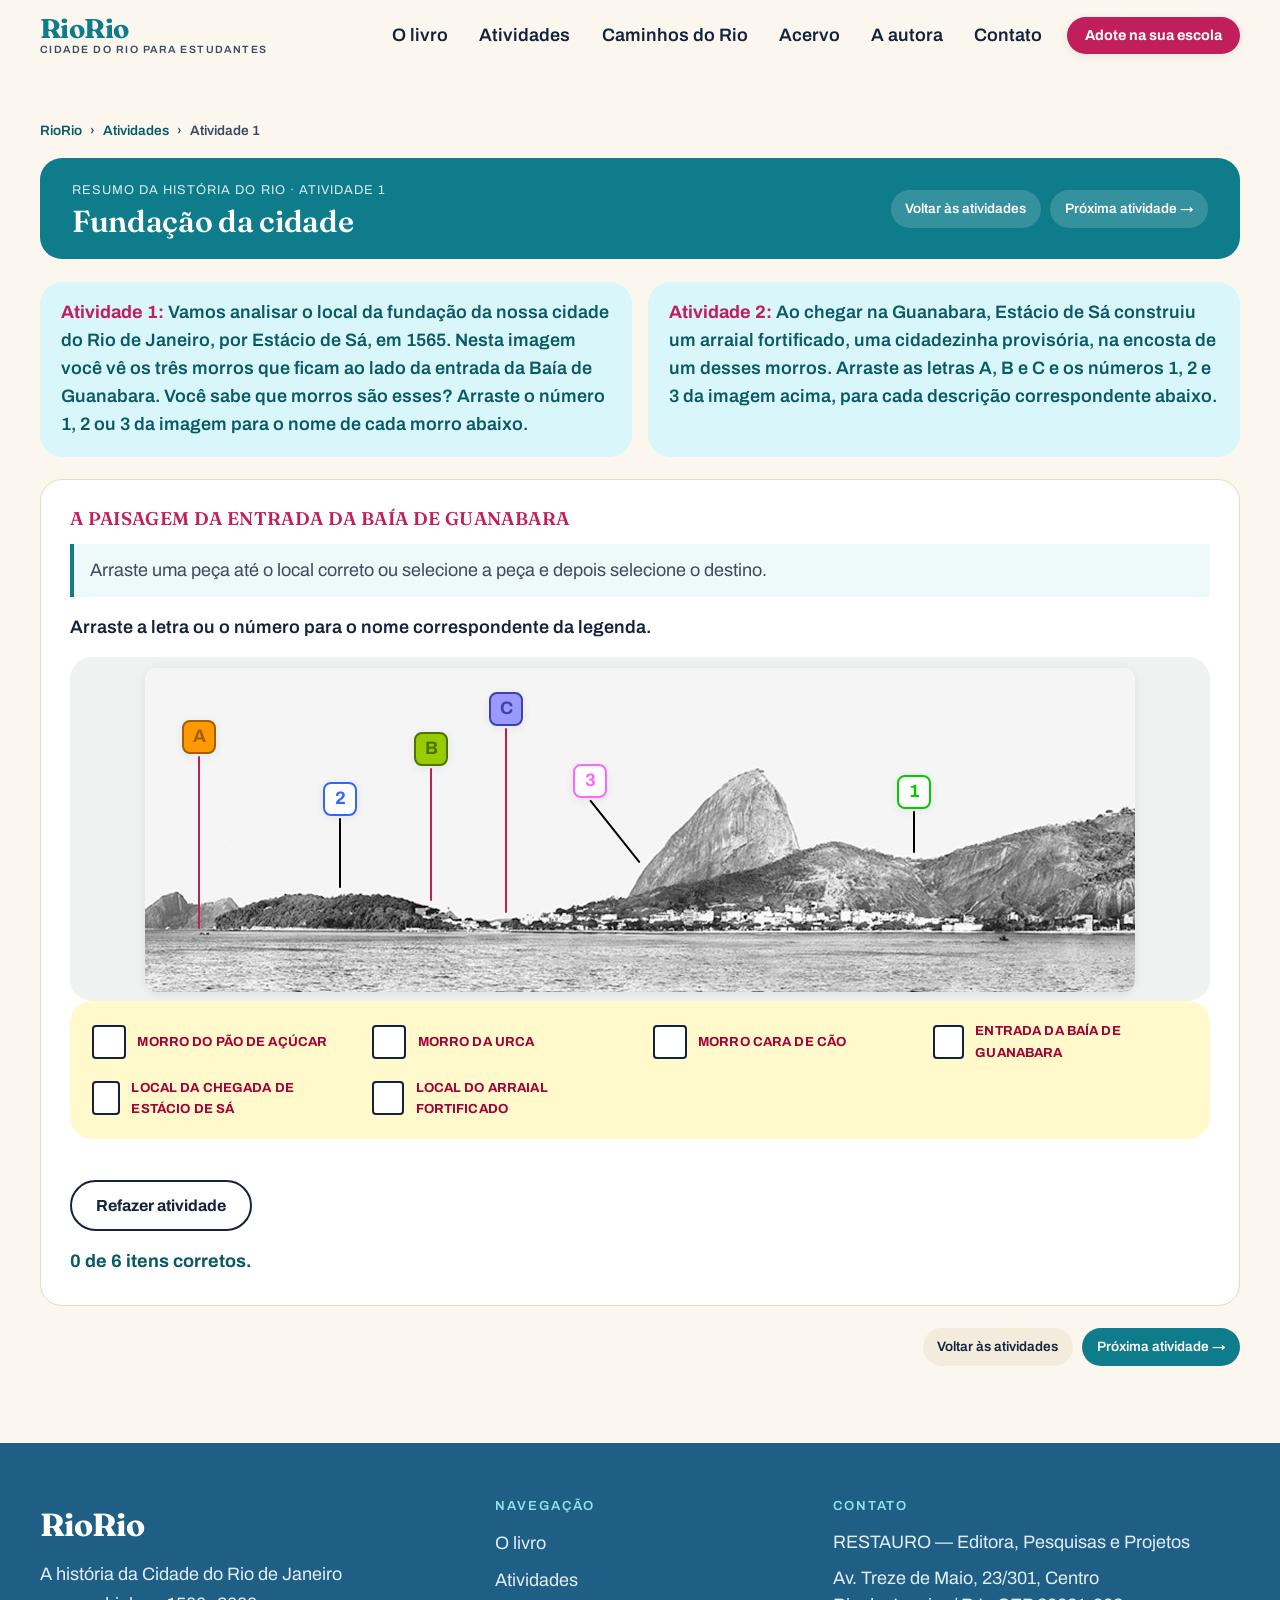
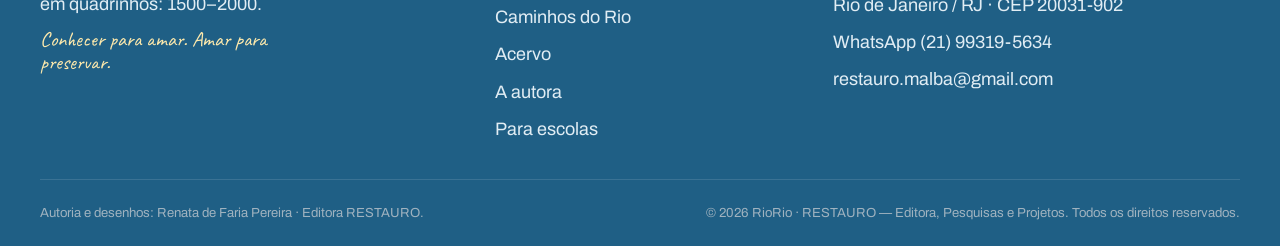
==== atividade-1.html @ 970bc676 "Títulos dos vídeos: 'Passeio cultural - escola', sem parênteses Co-Authored-By: Claude Sonnet 5.5 <n" ====
<!doctype html>
<html lang="pt-BR">
<head>
  <meta charset="utf-8" />
  <meta name="viewport" content="width=device-width, initial-scale=1" />
  <title>Atividade 1 — Fundação da cidade | RioRio</title>
  <meta name="description" content="Atividade interativa: arraste os números e letras para identificar os morros e locais da fundação do Rio de Janeiro." />
  <meta name="theme-color" content="#0E7C8B" />
  <link rel="icon" href="favicon.ico" sizes="any" />
  <link rel="icon" type="image/png" href="assets/images/favicon-32.png" sizes="32x32" />
  <link rel="apple-touch-icon" href="assets/images/favicon-180.png" />
  <script>document.documentElement.classList.add('js');</script>
  <link rel="preconnect" href="https://fonts.googleapis.com" />
  <link rel="preconnect" href="https://fonts.gstatic.com" crossorigin />
  <link rel="stylesheet" href="https://fonts.googleapis.com/css2?family=Fraunces:ital,opsz,wght@0,9..144,400;0,9..144,600;0,9..144,700;1,9..144,500&family=Archivo:wght@400;500;600;700&family=Caveat:wght@600;700&display=swap" />
  <link rel="stylesheet" href="assets/css/styles.css?v=21" />
  <link rel="stylesheet" href="assets/css/atividades.css?v=21" />
</head>
<body>
  <a class="skip-link" href="#conteudo">Pular para o conteúdo</a>

  <svg width="0" height="0" aria-hidden="true" focusable="false" style="position:absolute">
    <defs>
      <symbol id="ico-chevron" viewBox="0 0 24 24">
        <path fill="none" stroke="currentColor" stroke-width="2.4" stroke-linecap="round" stroke-linejoin="round" d="M9 4l8 8-8 8"/>
      </symbol>
    </defs>
  </svg>

  <header class="site-header" id="topo" data-header>
    <div class="wrap header__inner">
      <a class="brand" href="index.html" aria-label="RioRio — página inicial">
        <span class="brand__mark" aria-hidden="true">RioRio</span>
        <span class="brand__tag">Cidade do Rio para estudantes</span>
      </a>
      <nav class="nav" aria-label="Navegação principal">
        <button class="nav__toggle" aria-expanded="false" aria-controls="nav-menu" data-nav-toggle>
          <span class="nav__toggle-bars" aria-hidden="true"><span></span><span></span><span></span></span>
          <span class="nav__toggle-label">Menu</span>
        </button>
        <ul class="nav__menu" id="nav-menu" data-nav-menu>
          <li><a href="index.html#livro-imagem">O livro</a></li>
          <li><a href="index.html#atividades">Atividades</a></li>
          <li><a href="index.html#caminhos">Caminhos do Rio</a></li>
          <li><a href="index.html#acervo">Acervo</a></li>
          <li><a href="index.html#autora">A autora</a></li>
          <li><a href="index.html#contato">Contato</a></li>
          <li class="nav__cta-item"><a class="btn btn--pink btn--sm" href="index.html#escolas">Adote na sua escola</a></li>
        </ul>
      </nav>
    </div>
  </header>

  <main id="conteudo">
    <section class="ativ-main">
      <div class="wrap">
        <p class="ativ-crumbs">
          <a href="index.html">RioRio</a> ›
          <a href="index.html#atividades">Atividades</a> ›
          <span>Atividade 1</span>
        </p>

        <div class="ativ-hero">
          <div>
            <p class="ativ-hero__kicker">Resumo da história do Rio · Atividade 1</p>
            <h1 class="ativ-hero__title">Fundação da cidade</h1>
          </div>
          <nav class="ativ-nav" aria-label="Navegação entre atividades">
            <a href="index.html#atividades">Voltar às atividades</a>
            <a href="atividade-2.html">Próxima atividade →</a>
          </nav>
        </div>

        <div class="ativ-intro">
          <p><strong>Atividade 1:</strong> Vamos analisar o local da fundação da nossa cidade do Rio de Janeiro, por Estácio de Sá, em 1565. Nesta imagem você vê os três morros que ficam ao lado da entrada da Baía de Guanabara. Você sabe que morros são esses? Arraste o número 1, 2 ou 3 da imagem para o nome de cada morro abaixo.</p>
          <p><strong>Atividade 2:</strong> Ao chegar na Guanabara, Estácio de Sá construiu um arraial fortificado, uma cidadezinha provisória, na encosta de um desses morros. Arraste as letras A, B e C e os números 1, 2 e 3 da imagem acima, para cada descrição correspondente abaixo.</p>
        </div>

        <div class="ativ-panel" data-drag-activity>
          <h2>A paisagem da entrada da Baía de Guanabara</h2>
          <p class="ativ-instruction">Arraste a letra ou o número para o nome correspondente da legenda.</p>
          <div class="ativ-stage-scroll" data-fit>
            <div class="ativ-stage" data-fit-w="990" data-fit-h="325" style="width:990px;height:325px;background-image:url('assets/images/atividades/fundacao-da-cidade-do-rio-de-janeiro.jpg')">
              <span class="ativ-line" style="left:768px;top:144px;height:42px;background:#000"></span>
              <span class="ativ-line" style="left:194px;top:151px;height:70px;background:#000"></span>
              <span class="ativ-line" style="left:444px;top:133px;height:79.8px;background:#000;transform:rotate(-38.5deg)"></span>
              <span class="ativ-line" style="left:53px;top:89px;height:173px"></span>
              <span class="ativ-line" style="left:285px;top:101px;height:133px"></span>
              <span class="ativ-line" style="left:360px;top:61px;height:185px"></span>

              <div class="drag-item drag-item--num" data-drag="p1" data-clone style="left:752px;top:108px;color:#00cc00;border-color:#00cc00">1</div>
              <div class="drag-item drag-item--num" data-drag="p2" data-clone style="left:178px;top:115px;color:#3366ff;border-color:#3366ff">2</div>
              <div class="drag-item drag-item--num" data-drag="p3" data-clone style="left:428px;top:97px;color:#ff66ff;border-color:#ff66ff">3</div>
              <div class="drag-item drag-item--num" data-drag="pC" data-clone style="left:37px;top:53px;color:#a35f00;border-color:#a35f00;background:#ff9900">A</div>
              <div class="drag-item drag-item--num" data-drag="pD" data-clone style="left:269px;top:65px;color:#4f7300;border-color:#4f7300;background:#99cc00">B</div>
              <div class="drag-item drag-item--num" data-drag="pB" data-clone style="left:344px;top:25px;color:#4141a8;border-color:#4141a8;background:#9999ff">C</div>
            </div>
          </div>

          <div class="ativ-answers">
            <div class="ativ-answers__grid">
              <div class="ativ-answers__row"><span class="drop-zone drop-zone--answer" data-drop="p3" style="position:relative;width:34px;height:34px;"></span><span class="ativ-answers__label">Morro do Pão de Açúcar</span></div>
              <div class="ativ-answers__row"><span class="drop-zone drop-zone--answer" data-drop="p1" style="position:relative;width:34px;height:34px;"></span><span class="ativ-answers__label">Morro da Urca</span></div>
              <div class="ativ-answers__row"><span class="drop-zone drop-zone--answer" data-drop="p2" style="position:relative;width:34px;height:34px;"></span><span class="ativ-answers__label">Morro Cara de Cão</span></div>
              <div class="ativ-answers__row"><span class="drop-zone drop-zone--answer" data-drop="pC" style="position:relative;width:34px;height:34px;"></span><span class="ativ-answers__label">Entrada da Baía de Guanabara</span></div>
              <div class="ativ-answers__row"><span class="drop-zone drop-zone--answer" data-drop="pB" style="position:relative;width:34px;height:34px;"></span><span class="ativ-answers__label">Local da chegada de Estácio de Sá</span></div>
              <div class="ativ-answers__row"><span class="drop-zone drop-zone--answer" data-drop="pD" style="position:relative;width:34px;height:34px;"></span><span class="ativ-answers__label">Local do arraial fortificado</span></div>
            </div>
          </div>

          <p class="ativ-success" data-ativ-success>Muito bem! Você completou a atividade 1.</p>
          <div class="ativ-actions">
            <button class="btn btn--ghost" type="button" data-ativ-reset>Refazer atividade</button>
          </div>
        </div>

        <nav class="ativ-nav" aria-label="Navegação entre atividades" style="justify-content:flex-end;background:transparent;padding:0">
          <a href="index.html#atividades" style="background:var(--papel-2);color:var(--tinta)">Voltar às atividades</a>
          <a href="atividade-2.html" style="background:var(--ciano);color:#fff">Próxima atividade →</a>
        </nav>
      </div>
    </section>
  </main>

  <footer class="site-footer" role="contentinfo">
    <div class="wrap site-footer__inner">
      <div class="site-footer__brand">
        <span class="brand__mark brand__mark--footer">RioRio</span>
        <p>A história da Cidade do Rio de Janeiro em quadrinhos: 1500–2000.</p>
        <p class="handnote site-footer__motto">Conhecer para amar. Amar para preservar.</p>
      </div>
      <nav class="site-footer__nav" aria-label="Rodapé">
        <h2>Navegação</h2>
        <ul>
          <li><a href="index.html#livro-imagem">O livro</a></li>
          <li><a href="index.html#atividades">Atividades</a></li>
          <li><a href="index.html#caminhos">Caminhos do Rio</a></li>
          <li><a href="index.html#acervo">Acervo</a></li>
          <li><a href="index.html#autora">A autora</a></li>
          <li><a href="index.html#escolas">Para escolas</a></li>
        </ul>
      </nav>
      <div class="site-footer__contact">
        <h2>Contato</h2>
        <p>RESTAURO — Editora, Pesquisas e Projetos</p>
        <p>Av. Treze de Maio, 23/301, Centro<br>Rio de Janeiro / RJ · CEP 20031-902</p>
        <p><a href="https://wa.me/5521993195634" target="_blank" rel="noopener">WhatsApp (21) 99319-5634</a></p>
        <p><a href="mailto:restauro.malba@gmail.com">restauro.malba@gmail.com</a></p>
      </div>
    </div>
    <div class="wrap site-footer__base">
      <p>Autoria e desenhos: Renata de Faria Pereira · Editora RESTAURO.</p>
      <p>© <span data-year>2026</span> RioRio · RESTAURO — Editora, Pesquisas e Projetos. Todos os direitos reservados.</p>
    </div>
  </footer>

  <script src="assets/js/main.js?v=21" defer></script>
  <script src="assets/js/atividades.js?v=21" defer></script>
</body>
</html>
---- assets/css/styles.css ----
/* =================================================================
   RioRio — "Uma viagem desenhada pela história do Rio"
   Editorial digital experience · base HTML/CSS/JS (sem framework)
   -----------------------------------------------------------------
   Sumário
   0. Tokens (cores, tipografia, espaçamento)
   1. Reset & base
   2. Utilitários (wrap, kicker, section-head, handnote)
   3. Botões
   4. Header + navegação
   5. Hero
   6. Manifesto
   7. Book showcase
   8. Timeline
   9. Criu
   10. Caminhos + RouteCard
   11. Acervo + Lightbox
   12. Autora
   13. Escolas
   14. Encerramento
   15. Contato + formulário
   16. Footer
   17. Motion / reveal / reduced-motion
   ================================================================= */

/* ---------- 0. TOKENS ---------- */
:root{
  /* Neutros (≈65%) */
  --papel:      #FBF7EF;   /* fundo principal, branco quente */
  --papel-2:    #F3ECDD;   /* superfície alternativa */
  --branco:     #FFFFFF;
  --tinta:      #14233B;   /* texto principal — navy quase preto */
  --tinta-70:   #3c4a60;   /* texto secundário */
  --linha:      #E4DAC6;   /* bordas suaves */

  /* Institucionais (≈20%) */
  --ciano:      #0E7C8B;   /* cor institucional predominante */
  --ciano-esc:  #0A5A66;   /* ciano para texto/link (AA) */
  --ciano-cl:   #16A0B2;   /* ciano claro, só gráfico */
  --azul:       #2F6FD0;   /* azul médio, mais claro */

  /* Acentos (≈15%) */
  --amarelo:    #F6C744;   /* descoberta — fundos/realces (mais claro) */
  --amarelo-cl: #FDE9AC;
  --rosa:       #C11F5B;   /* chamadas / acentos */
  --verde:      #2F8F5B;
  --laranja:    #D9642A;

  /* superfícies escuras (Caminhos / Escolas) */
  --escuro:     #1F5F85;
  --escuro-2:   #2A6E96;

  --maxw: 1200px;
  --gap: clamp(1rem, 3vw, 2rem);
  --radius: 14px;
  --radius-lg: 22px;
  --shadow-sm: 0 2px 10px rgba(20,35,59,.08);
  --shadow-md: 0 14px 34px rgba(20,35,59,.14);
  --shadow-lg: 0 30px 70px rgba(20,35,59,.22);

  --ff-display: "Fraunces", "Georgia", "Times New Roman", serif;
  --ff-sans: "Archivo", system-ui, -apple-system, "Segoe UI", Roboto, sans-serif;
  --ff-hand: "Caveat", "Comic Sans MS", cursive;

  --ease: cubic-bezier(.22,.61,.36,1);
  --dur: .5s;
}

/* ---------- 1. RESET & BASE ---------- */
*,*::before,*::after{ box-sizing:border-box; }
html{ -webkit-text-size-adjust:100%; scroll-behavior:smooth; }
@media (prefers-reduced-motion: reduce){ html{ scroll-behavior:auto; } }

body{
  margin:0;
  font-family:var(--ff-sans);
  color:var(--tinta);
  background:var(--papel);
  line-height:1.62;
  font-size:clamp(1rem, .96rem + .25vw, 1.125rem);
  overflow-x:hidden;               /* trava overflow horizontal */
  -webkit-font-smoothing:antialiased;
  text-rendering:optimizeLegibility;
}
img{ max-width:100%; height:auto; display:block; }
a{ color:var(--ciano-esc); }
h1,h2,h3{ font-family:var(--ff-display); line-height:1.06; margin:0; font-weight:600; letter-spacing:-.01em; }
p{ margin:0 0 1em; }
:where(a,button,input,select,textarea):focus-visible{
  outline:3px solid var(--azul);
  outline-offset:3px;
  border-radius:6px;
}

.skip-link{
  position:fixed; left:50%; top:-80px; transform:translateX(-50%); white-space:nowrap;
  background:var(--tinta); color:#fff; padding:.7rem 1.2rem; border-radius:0 0 10px 10px;
  z-index:100; transition:top .2s;
}
.skip-link:focus{ top:0; }

/* ---------- 2. UTILITÁRIOS ---------- */
.wrap{ width:min(100% - 2.4rem, var(--maxw)); margin-inline:auto; }

.kicker{
  font-family:var(--ff-sans); font-weight:700; font-size:.78rem;
  letter-spacing:.16em; text-transform:uppercase; color:var(--ciano-esc);
  margin:0 0 .8rem; display:inline-flex; align-items:center; gap:.55rem;
}
.kicker::before{ content:""; width:26px; height:2px; background:var(--amarelo); border-radius:2px; }
.kicker--center{ justify-content:center; }
.kicker--center::before{ display:none; }
.kicker--light{ color:#8fe0ec; }
.kicker--light::before{ background:var(--amarelo); }

.section-head{ max-width:56ch; margin:0 auto clamp(2rem,5vw,3.4rem); text-align:center; }
.section-title{ font-size:clamp(1.9rem, 1.3rem + 2.6vw, 3.1rem); }
.section-title--light{ color:#fff; }
.section-sub{ color:var(--tinta-70); font-size:1.08rem; margin-top:.9rem; }
.section-sub--light{ color:#e1edf4; }

.lede{ font-size:1.12rem; }
.handnote{ font-family:var(--ff-hand); font-size:1.35rem; color:var(--rosa); line-height:1.1; }

section{ padding-block:clamp(3.5rem, 8vw, 6.5rem); position:relative; }

.mark-word{ position:relative; white-space:nowrap; color:var(--ciano); }
.mark-word__line{ position:absolute; left:0; bottom:-.18em; width:100%; height:.42em; color:var(--amarelo); }

/* ---------- 3. BOTÕES ---------- */
.btn{
  --bg:var(--ciano); --fg:#fff;
  display:inline-flex; align-items:center; justify-content:center; gap:.55rem;
  font-family:var(--ff-sans); font-weight:700; font-size:1rem; line-height:1;
  padding:.95rem 1.5rem; border-radius:999px; border:2px solid transparent;
  background:var(--bg); color:var(--fg); text-decoration:none; cursor:pointer;
  transition:transform .18s var(--ease), box-shadow .18s var(--ease), background .18s;
  box-shadow:var(--shadow-sm);
}
.btn:hover{ transform:translateY(-2px); box-shadow:var(--shadow-md); }
.btn:active{ transform:translateY(0); }
.btn__ico{ width:1.15em; height:1.15em; fill:currentColor; }
.btn--cyan{ --bg:var(--ciano); }
.btn--pink{ --bg:var(--rosa); }
.btn--yellow{ --bg:var(--amarelo); --fg:var(--tinta); }
.btn--ghost{ --bg:transparent; --fg:var(--tinta); border-color:var(--tinta); box-shadow:none; }
.btn--ghost:hover{ background:var(--tinta); --fg:#fff; }
.btn--ghost.btn--on-dark{ --fg:#fff; border-color:rgba(255,255,255,.6); }
.btn--ghost.btn--on-dark:hover{ background:#fff; --fg:var(--tinta); }
.btn--sm{ padding:.6rem 1rem; font-size:.9rem; }
.btn--lg{ padding:1.1rem 1.9rem; font-size:1.08rem; }
.btn--block{ width:100%; }
.btn-row{ display:flex; flex-wrap:wrap; gap:.8rem; margin-top:1.6rem; }

/* ---------- 4. HEADER ---------- */
.site-header{
  position:sticky; top:0; z-index:60;
  transition:box-shadow .3s, border-color .3s;
  background:transparent; border-bottom:1px solid transparent;
}
/* O vidro fica numa camada própria: backdrop-filter no próprio header prendia o menu
   mobile (position:fixed) à altura do cabeçalho e ele abria cortado, só com o 1º item. */
.site-header::before{
  content:""; position:absolute; inset:0; z-index:-1; pointer-events:none;
  background:transparent; transition:background .3s;
}
.site-header[data-solid]::before{
  background:rgba(251,247,239,.9);
  backdrop-filter:saturate(1.3) blur(10px);
}
.site-header[data-solid]{
  border-bottom-color:var(--linha);
  box-shadow:0 2px 20px rgba(20,35,59,.06);
}
.header__inner{ display:flex; align-items:center; justify-content:space-between; gap:1rem; padding-block:.8rem; }
.brand{ display:flex; flex-direction:column; text-decoration:none; line-height:1; }
.brand__mark{
  font-family:var(--ff-display); font-weight:700; font-size:1.7rem; color:var(--ciano);
  letter-spacing:-.02em;
}
.brand__tag{ font-size:.66rem; letter-spacing:.14em; text-transform:uppercase; color:var(--tinta-70); font-weight:600; margin-top:2px; }

.nav__toggle{ display:none; }
.nav__menu{ list-style:none; margin:0; padding:0; display:flex; align-items:center; gap:.35rem; }
.nav__menu a:not(.btn){
  display:inline-block; text-decoration:none; color:var(--tinta); font-weight:600;
  padding:.5rem .8rem; border-radius:999px; position:relative; transition:color .2s, background .2s;
}
.nav__menu a:not(.btn)::after{
  content:""; position:absolute; left:.8rem; right:.8rem; bottom:.35rem; height:2px;
  background:var(--amarelo); border-radius:2px; transform:scaleX(0); transform-origin:left;
  transition:transform .22s var(--ease);
}
.nav__menu a:not(.btn):hover::after,
.nav__menu a[aria-current="true"]::after{ transform:scaleX(1); }
.nav__menu a[aria-current="true"]{ color:var(--ciano-esc); }
.nav__cta-item{ margin-left:.4rem; }

/* ---------- 5. HERO ---------- */
.hero{ padding-top:clamp(2rem,5vw,3.5rem); padding-bottom:clamp(2.5rem,6vw,4rem); overflow:hidden; }
.hero__paper{
  position:absolute; inset:0; z-index:-2;
  background:
    radial-gradient(120% 80% at 85% 0%, rgba(22,160,178,.10), transparent 60%),
    radial-gradient(90% 70% at 5% 100%, rgba(242,183,5,.12), transparent 55%),
    var(--papel);
}
.hero__lines{ position:absolute; inset:0; width:100%; height:100%; z-index:-1; pointer-events:none; }
.hero__inner{
  display:grid; grid-template-columns:1.05fr .95fr; align-items:center; gap:clamp(1.5rem,4vw,3.5rem);
  min-height:clamp(30rem,70vh,44rem);
}
.seal{
  display:inline-flex; align-items:center; gap:.5rem;
  background:var(--branco); border:1px solid var(--linha); box-shadow:var(--shadow-sm);
  padding:.5rem .95rem; border-radius:999px;
  font-weight:700; font-size:.8rem; letter-spacing:.04em; color:var(--tinta);
  transform:rotate(-1.5deg);
}
.seal__star{ width:1.1em; height:1.1em; color:var(--amarelo); }
.hero__title{
  font-size:clamp(2.5rem, 1.4rem + 5vw, 4.9rem); margin:1.1rem 0 0; font-weight:400;
}
.hero__lead{ font-size:clamp(1.05rem,1rem + .5vw,1.3rem); color:var(--tinta-70); max-width:34ch; margin-top:1.2rem; }
.hero__actions{ margin-top:1.7rem; display:flex; flex-wrap:wrap; gap:.9rem; }
.hero__note{ margin-top:1.2rem; font-size:.92rem; color:var(--tinta-70); }

.hero__art{ position:relative; display:grid; place-items:center; min-height:24rem; }
.book{ position:relative; margin:0; width:min(78%, 22rem); }
.book__cover{
  width:100%; border-radius:6px 10px 10px 6px;
  box-shadow:
    -14px 0 0 -6px rgba(0,0,0,.10),           /* páginas laterais */
    var(--shadow-lg);
  border-left:3px solid rgba(0,0,0,.12);
  transform:perspective(1400px) rotateY(-13deg) rotateX(3deg);
  transform-origin:left center;
}
.book__floor{
  position:absolute; left:6%; right:-4%; bottom:-7%; height:32px; z-index:-1;
  background:radial-gradient(60% 100% at 50% 0%, rgba(20,35,59,.28), transparent 70%);
  filter:blur(6px);
}
.criu--hero{
  position:absolute; right:-6%; bottom:2%; margin:0; width:clamp(6rem,14vw,9.5rem); z-index:3;
}
.criu--hero img{ filter:drop-shadow(0 10px 16px rgba(20,35,59,.22)); }
.speech{
  position:absolute; top:-2.4rem; left:-3rem; background:var(--branco);
  border:2px solid var(--tinta); border-radius:14px; padding:.5rem .8rem;
  font-family:var(--ff-hand); font-size:1.15rem; color:var(--tinta); font-weight:700;
  white-space:nowrap; box-shadow:var(--shadow-sm); transform:rotate(-3deg);
}
.speech::after{
  content:""; position:absolute; bottom:-11px; right:22px; width:16px; height:16px;
  background:var(--branco); border-right:2px solid var(--tinta); border-bottom:2px solid var(--tinta);
  transform:rotate(45deg);
}
.hero__scroll{
  display:inline-flex; align-items:center; gap:.5rem; margin-top:2rem;
  color:var(--tinta-70); text-decoration:none; font-size:.82rem; letter-spacing:.12em; text-transform:uppercase; font-weight:700;
}
.hero__scroll-ico{ width:1.2rem; height:1.2rem; animation:bob 1.8s var(--ease) infinite; }
@keyframes bob{ 0%,100%{ transform:translateY(0);} 50%{ transform:translateY(4px);} }

/* ---------- 6. MANIFESTO ---------- */
.manifesto{ background:var(--tinta); color:#fff; text-align:center; }
.manifesto .kicker{ color:#8fe0ec; }
.manifesto__inner{ max-width:60ch; margin-inline:auto; }
.manifesto__quote{
  font-size:clamp(2rem, 1.2rem + 4vw, 3.9rem); font-weight:600; color:#fff; line-height:1.08;
}
.manifesto__quote span{ display:block; }
.manifesto__quote-em{ font-style:italic; color:var(--amarelo); }
.manifesto__text{ margin-top:1.6rem; color:#cdd9e4; font-size:1.15rem; }
.manifesto__text strong{ color:#fff; }

/* ---------- 7. BOOK SHOWCASE ---------- */
.book-showcase{ background:#FBEAF0; }
.book-showcase__grid{ display:grid; grid-template-columns:1fr 1fr; gap:clamp(2rem,5vw,4rem); align-items:center; }
.collage{ position:relative; margin:0; padding-block:1rem; }
.collage__main{
  width:78%; border-radius:8px; box-shadow:var(--shadow-md); border:6px solid #fff;
  transform:rotate(-2deg); background:#fff;
}
.collage__pin{
  position:absolute; width:52%; border-radius:6px; border:5px solid #fff; box-shadow:var(--shadow-md); background:#fff;
}
.collage__pin--a{ right:0; top:12%; transform:rotate(4deg); }
.collage__pin--b{ right:6%; bottom:6%; transform:rotate(-5deg); }
.collage__note{ position:absolute; left:2%; bottom:-.5rem; transform:rotate(-4deg); }

.stats{ list-style:none; margin:0 0 1.6rem; padding:0; display:flex; flex-wrap:wrap; gap:1.6rem 2rem; }
.stat{ display:flex; flex-direction:column; }
.stat__num{ font-family:var(--ff-display); font-weight:700; font-size:clamp(2rem,1.4rem + 2vw,2.8rem); color:var(--ciano); line-height:1; }
.stat__sep{ color:var(--amarelo); padding-inline:.1em; }
.stat__label{ font-size:.85rem; color:var(--tinta-70); font-weight:600; max-width:16ch; margin-top:.35rem; }

.ticks{ list-style:none; margin:1.3rem 0 0; padding:0; display:grid; gap:.7rem; }
.ticks li{ position:relative; padding-left:1.9rem; color:var(--tinta-70); }
.ticks li::before{
  content:""; position:absolute; left:0; top:.35em; width:1.15rem; height:1.15rem;
  background:var(--amarelo); border-radius:50%;
  box-shadow:inset 0 0 0 2px var(--papel);
}
.ticks li::after{
  content:""; position:absolute; left:.34rem; top:.62em; width:.42rem; height:.24rem;
  border-left:2px solid var(--tinta); border-bottom:2px solid var(--tinta); transform:rotate(-45deg);
}

/* ---------- 8. TIMELINE ---------- */
.timeline{ background:linear-gradient(180deg, var(--papel), var(--papel-2)); }
.tl{ list-style:none; margin:0; padding:0; position:relative; max-width:960px; margin-inline:auto; }
.tl__line{
  position:absolute; left:calc(1.4rem - 1px); top:0; bottom:0; width:3px; background:var(--linha); border-radius:3px;
}
.tl__progress{ position:absolute; inset:0 0 auto 0; width:100%; height:0; background:var(--ciano); border-radius:3px; transition:height .1s linear; }
.tl__item{ position:relative; padding-left:4.2rem; padding-block:clamp(1rem,3vw,1.6rem); }
.tl__dot{
  position:absolute; left:0; top:clamp(1rem,3vw,1.6rem); width:2.8rem; height:2.8rem; border-radius:50%;
  background:#fff; border:3px solid var(--ciano); color:var(--ciano-esc); display:grid; place-items:center;
  font-family:var(--ff-display); font-weight:700; font-size:1.15rem; box-shadow:var(--shadow-sm); z-index:1;
}
.tl__card{
  display:grid; grid-template-columns:150px 1fr; gap:1.4rem; align-items:center;
  background:#fff; border:1px solid var(--linha); border-radius:var(--radius-lg);
  padding:1rem 1.4rem 1rem 1rem; box-shadow:var(--shadow-sm); transition:box-shadow .2s, transform .2s;
}
.tl__card:hover{ box-shadow:var(--shadow-md); }
.tl__fig{ margin:0; }
.tl__fig img{ width:100%; aspect-ratio:3/4; object-fit:cover; border-radius:12px; background:var(--papel-2); box-shadow:var(--shadow-sm); }
.tl__years{ font-weight:700; color:var(--rosa); letter-spacing:.04em; margin:0 0 .2rem; font-size:.92rem; }
.tl__name{ font-size:1.35rem; margin:0 0 .5rem; }
.tl__text p:last-child{ margin:0; color:var(--tinta-70); }

/* ---------- 9. CRIU ---------- */
.criu-intro{ background:var(--papel-2); }
.criu-intro__inner{ display:grid; grid-template-columns:.85fr 1.15fr; gap:clamp(2rem,5vw,4rem); align-items:center; }
.criu-intro__art{ position:relative; display:grid; place-items:center; }
.criu-intro__frame{
  background:#fff; border:1px solid var(--linha); border-radius:50%/48%; padding:2rem; box-shadow:var(--shadow-md);
  width:min(80%,22rem); aspect-ratio:1; display:grid; place-items:center;
  background-image:radial-gradient(circle at 50% 40%, rgba(22,160,178,.10), transparent 60%);
}
.criu-intro__frame img{ width:80%; filter:drop-shadow(0 10px 14px rgba(20,35,59,.18)); }
.criu-intro__scribble{ position:absolute; width:5rem; height:5rem; right:8%; top:2%; }
.quotes{ list-style:none; margin:1.6rem 0 0; padding:0; display:grid; gap:.9rem; }
.quotes__item{
  font-family:var(--ff-display); font-style:italic; font-size:1.2rem; color:var(--tinta);
  padding:.7rem 0 .7rem 1.3rem; border-left:4px solid var(--amarelo);
}

/* ---------- 10. CAMINHOS ---------- */
.caminhos{ background:var(--escuro); color:#fff; }
.caminhos__offer{
  display:flex; flex-wrap:wrap; justify-content:center; gap:.6rem; margin:-1rem auto clamp(2rem,4vw,3rem); max-width:62rem;
}
.caminhos__offer span{
  background:var(--escuro-2); border:1px solid rgba(255,255,255,.14); color:#dce8ef;
  padding:.5rem 1rem; border-radius:999px; font-weight:600; font-size:.9rem;
}
.routes{ list-style:none; margin:0; padding:0; display:grid; grid-template-columns:repeat(auto-fill,minmax(255px,1fr)); gap:1.1rem; }
.route{ --rc:var(--ciano); }
.route__link{
  display:flex; flex-direction:column; height:100%; text-decoration:none; color:#fff;
  background:var(--escuro-2); border:1px solid rgba(255,255,255,.1); border-radius:var(--radius);
  overflow:hidden; transition:transform .2s var(--ease), box-shadow .2s, border-color .2s;
}
.route__link:hover{ transform:translateY(-4px); box-shadow:var(--shadow-lg); border-color:var(--rc); }
.route__img{ position:relative; display:block; aspect-ratio:16/10; overflow:hidden; background:#1b4f70; }
.route__img img{ width:100%; height:100%; object-fit:cover; transition:transform .4s var(--ease); }
.route__link:hover .route__img img{ transform:scale(1.05); }
.route__flag{
  position:absolute; left:.7rem; top:.7rem; background:var(--amarelo); color:var(--tinta);
  font-weight:700; font-size:.72rem; letter-spacing:.02em; padding:.3rem .6rem; border-radius:6px; box-shadow:var(--shadow-sm);
}
.route--off .route__img img{ filter:grayscale(.55) brightness(.85); }
.route__body{ display:flex; flex-direction:column; gap:.3rem; padding:1rem 1.1rem 1.2rem; position:relative; }
.route__body::before{ content:""; position:absolute; left:0; top:0; width:100%; height:4px; background:var(--rc); }
.route__n{ font-family:var(--ff-display); font-weight:700; color:var(--rc); font-size:.95rem; filter:brightness(1.5); }
.route__name{ font-family:var(--ff-display); font-weight:600; font-size:1.15rem; line-height:1.15; }
.route__desc{ color:#e1edf4; font-size:.9rem; }

.caminhos__cta{
  margin-top:clamp(2rem,5vw,3.4rem); display:grid; grid-template-columns:auto 1fr; gap:clamp(1.5rem,4vw,3rem); align-items:center;
  background:var(--escuro-2); border:1px solid rgba(255,255,255,.12); border-radius:var(--radius-lg); padding:clamp(1.4rem,3vw,2.4rem);
}
.caderno{ margin:0; position:relative; width:clamp(9rem,20vw,12rem); }
.caderno img{ border-radius:8px; box-shadow:var(--shadow-lg); transform:rotate(-3deg); border:5px solid #fff; }
.caderno figcaption{ position:absolute; bottom:-1.4rem; left:0; transform:rotate(-3deg); color:var(--amarelo-cl); }
.caminhos__cta-text h3{ font-size:clamp(1.4rem,1.1rem+1.4vw,2rem); color:#fff; margin-bottom:.5rem; }
.caminhos__cta-text p{ color:#e1edf4; max-width:46ch; }

/* ---------- 10b. ATIVIDADES ---------- */
.activities{ background:var(--papel); }
.atv-redirect{
  display:flex; flex-wrap:wrap; gap:1.2rem 1.6rem; align-items:center; justify-content:space-between;
  background:var(--ciano); color:#fff; border-radius:var(--radius-lg);
  padding:clamp(1.2rem,3vw,1.8rem) clamp(1.4rem,3vw,2rem); margin-bottom:clamp(1.6rem,3vw,2.4rem);
}
.atv-redirect__kicker{ margin:0 0 .3rem; font-weight:700; text-transform:uppercase; letter-spacing:.06em; font-size:.85rem; color:var(--amarelo-cl); }
.atv-redirect__text{ margin:0; max-width:52ch; color:#eaf6f8; }
.atv-redirect .btn{ flex:0 0 auto; white-space:nowrap; }
.atv-card{
  display:grid; grid-template-columns:1fr 1.15fr; gap:clamp(1.5rem,4vw,3rem); align-items:center;
  background:#fff; border:1px solid var(--linha); border-radius:var(--radius-lg);
  padding:clamp(1.4rem,3vw,2.4rem); box-shadow:var(--shadow-sm); margin-bottom:clamp(2rem,4vw,3rem);
}
.atv-card__title{ font-size:clamp(1.5rem,1.2rem+1.4vw,2.1rem); margin:.2rem 0 .6rem; }
.atv-card__intro p{ color:var(--tinta-70); margin:0; }

.quiz{ margin:0; }
.quiz__scene{ position:relative; margin:0 0 1.2rem; border-radius:12px; overflow:hidden; box-shadow:var(--shadow-sm); container-type:inline-size; --m:clamp(20px,4.4cqw,32px); }
.quiz__scene img{ width:100%; display:block; }
.quiz__marker{
  position:absolute; transform:translate(-50%,-50%); width:var(--m,2rem); height:var(--m,2rem); border-radius:50%;
  display:grid; place-items:center; background:var(--amarelo); color:var(--tinta);
  font-family:var(--ff-display); font-weight:700; font-size:clamp(.72rem,calc(var(--m,2rem) * .5),1rem);
  border:2px solid var(--tinta); box-shadow:var(--shadow-sm);
}
.quiz__rows{ list-style:none; margin:0 0 1.2rem; padding:0; display:grid; gap:.6rem; }
.quiz__row{
  display:flex; align-items:center; justify-content:space-between; gap:1rem;
  background:var(--papel); border:2px solid var(--linha); border-radius:10px; padding:.6rem .9rem;
  transition:border-color .2s, background .2s;
}
.quiz__row label{ font-weight:600; }
.quiz__pick{ display:inline-flex; align-items:center; gap:.7rem; }
.quiz__pick select{
  font-family:inherit; font-size:1rem; font-weight:700; color:var(--tinta);
  border:2px solid var(--linha); border-radius:8px; padding:.4rem .6rem; background:#fff;
}
.quiz__feedback{ font-weight:700; font-size:.85rem; min-width:6.5em; }
.quiz__row[data-state="ok"]{ border-color:var(--verde); background:#eef7f1; }
.quiz__row[data-state="ok"] .quiz__feedback{ color:var(--verde); }
.quiz__row[data-state="no"]{ border-color:var(--rosa); background:#fbeef2; }
.quiz__row[data-state="no"] .quiz__feedback{ color:var(--rosa); }
.quiz__actions{ display:flex; flex-wrap:wrap; align-items:center; gap:.8rem; }
.quiz__status{ margin:0; font-weight:600; flex:1 1 12rem; min-height:1.2em; }

.atv-series{
  background:var(--papel-2); border:1px solid var(--linha); border-radius:var(--radius-lg);
  padding:clamp(1.4rem,3vw,2rem); margin-bottom:clamp(2rem,4vw,3rem);
}
.atv-series__title{ font-size:1.4rem; margin:0 0 1rem; }
.atv-series__list{ list-style:none; margin:0 0 1rem; padding:0; display:grid; grid-template-columns:repeat(auto-fit,minmax(220px,1fr)); gap:.7rem; }
.atv-series__link{
  display:flex; align-items:center; gap:.7rem; background:#fff; border:1px solid var(--linha); border-radius:10px;
  padding:.7rem .9rem; font-weight:600; color:var(--tinta); text-decoration:none; transition:border-color .2s, transform .2s;
}
.atv-series__link:hover{ border-color:var(--ciano); transform:translateY(-2px); }
.atv-series__n{
  flex:0 0 auto; width:1.9rem; height:1.9rem; border-radius:50%; display:grid; place-items:center;
  background:var(--ciano); color:#fff; font-family:var(--ff-display); font-weight:700;
}
.atv-series__note{ margin:0; color:var(--tinta-70); }

.atv-hist__title{ font-size:1.4rem; margin:0 0 .3rem; }
.atv-hist__sub{ color:var(--tinta-70); margin:0 0 1.2rem; }
.hist{ list-style:none; margin:0; padding:0; display:grid; grid-template-columns:repeat(auto-fit,minmax(230px,1fr)); gap:1rem; }
.hist__item{ margin:0; }
.hist .gallery__link{ transform:none; display:block; }
.hist .gallery__link:hover{ transform:translateY(-3px); }
.hist__cap{
  position:absolute; left:.5rem; right:.5rem; bottom:.5rem; background:rgba(20,35,59,.86); color:#fff;
  font-size:.78rem; padding:.35rem .55rem; border-radius:6px; opacity:0; transform:translateY(6px);
  transition:opacity .2s, transform .2s;
}
.hist .gallery__link:hover .hist__cap, .hist .gallery__link:focus-visible .hist__cap{ opacity:1; transform:none; }
.hist__cap strong{ color:var(--amarelo-cl); }

.atv-cta{
  margin-top:clamp(2rem,4vw,3rem); text-align:center; display:grid; gap:1rem; justify-items:center;
}
.atv-cta p{ margin:0; font-size:1.1rem; color:var(--tinta-70); max-width:44ch; }

/* ---------- 11. ACERVO + LIGHTBOX ---------- */
.archive{ background:var(--papel); }
.gallery{
  list-style:none; margin:0; padding:0;
  columns: 4 220px; column-gap:1rem;
}
.gallery__item{ break-inside:avoid; margin-bottom:1rem; }
.gallery__link{
  position:relative; display:block; border-radius:12px; overflow:hidden; background:#fff;
  border:6px solid #fff; box-shadow:var(--shadow-sm); text-decoration:none; cursor:zoom-in;
  transition:transform .2s var(--ease), box-shadow .2s; transform:rotate(var(--rot,0deg));
}
.gallery__item:nth-child(3n) .gallery__link{ --rot:-1.4deg; }
.gallery__item:nth-child(3n+1) .gallery__link{ --rot:1.2deg; }
.gallery__link:hover{ transform:rotate(0) translateY(-3px); box-shadow:var(--shadow-md); }
.gallery__link img{ width:100%; border-radius:6px; }
.gallery__tag{
  position:absolute; left:.5rem; bottom:.5rem; background:rgba(20,35,59,.86); color:#fff;
  font-size:.72rem; font-weight:700; letter-spacing:.02em; padding:.28rem .55rem; border-radius:6px;
  opacity:0; transform:translateY(6px); transition:opacity .2s, transform .2s;
}
.gallery__link:hover .gallery__tag, .gallery__link:focus-visible .gallery__tag{ opacity:1; transform:none; }

.lightbox{ position:fixed; inset:0; z-index:120; display:grid; place-items:center; padding:clamp(1rem,4vw,2.5rem); }
.lightbox[hidden]{ display:none; }
.lightbox__backdrop{ position:absolute; inset:0; background:rgba(9,18,30,.86); backdrop-filter:blur(3px); animation:fade .25s var(--ease); }
.lightbox__dialog{ position:relative; max-width:min(92vw,900px); max-height:88vh; display:grid; animation:pop .28s var(--ease); }
.lightbox__fig{ margin:0; display:grid; gap:.8rem; }
.lightbox__img{ max-width:100%; max-height:74vh; object-fit:contain; border-radius:10px; background:#fff; box-shadow:var(--shadow-lg); justify-self:center; }
.lightbox__cap{ text-align:center; color:#e7eef3; font-size:.95rem; }
.lightbox__btn{
  position:absolute; display:grid; place-items:center; width:3rem; height:3rem; border-radius:50%;
  border:none; background:rgba(255,255,255,.14); color:#fff; cursor:pointer; transition:background .2s, transform .2s;
}
.lightbox__btn:hover{ background:rgba(255,255,255,.28); }
.lightbox__btn svg{ width:1.4rem; height:1.4rem; }
.lightbox__close{ top:-1rem; right:-1rem; background:var(--rosa); }
.lightbox__nav{ top:50%; transform:translateY(-50%); }
.lightbox__prev{ left:-1.4rem; }
.lightbox__next{ right:-1.4rem; }
@keyframes fade{ from{ opacity:0; } }
@keyframes pop{ from{ opacity:0; transform:scale(.96); } }

/* ---------- 11b. LINKOUT — projeto irmão ---------- */
.linkout{ background:var(--papel); }
.linkout__inner{
  max-width:60ch; margin-inline:auto; text-align:center;
  display:grid; justify-items:center; gap:1rem;
  padding:clamp(1.6rem,3vw,2.4rem); border-radius:var(--radius-lg);
  border:2px dashed var(--ciano-cl); background:#fff; box-shadow:var(--shadow-sm);
}
.linkout .lede{ margin:0; }
.linkout .btn-row{ justify-content:center; margin-top:.3rem; }

/* ---------- 12. AUTORA ---------- */
.author{ background:var(--papel-2); }
.author__inner{ display:grid; grid-template-columns:.9fr 1.1fr; gap:clamp(2rem,5vw,4rem); align-items:center; }
.portrait{ margin:0; position:relative; }
.portrait img{ width:100%; border-radius:var(--radius-lg); border:8px solid #fff; box-shadow:var(--shadow-md); transform:rotate(-1.5deg); background:#fff; }
.portrait__cap{ position:absolute; right:1rem; bottom:-1.6rem; transform:rotate(-3deg); }
.author__sign{ font-size:2rem; margin-top:1.2rem; color:var(--azul); }

/* ---------- 13. ESCOLAS ---------- */
.schools{ background:var(--azul); color:#fff; }
.schools__head{ max-width:56ch; margin:0 auto clamp(2rem,4vw,3rem); text-align:center; }
.schools .kicker--light{ color:var(--amarelo-cl); }
.schools__grid{ list-style:none; margin:0; padding:0; display:grid; grid-template-columns:repeat(auto-fit,minmax(250px,1fr)); gap:1.1rem; }
.scard{
  background:rgba(255,255,255,.07); border:1px solid rgba(255,255,255,.16); border-radius:var(--radius);
  padding:1.4rem 1.4rem 1.5rem; transition:transform .2s var(--ease), background .2s;
}
.scard:hover{ transform:translateY(-4px); background:rgba(255,255,255,.12); }
.scard h3{ font-size:1.25rem; color:#fff; margin-bottom:.5rem; position:relative; padding-top:.9rem; }
.scard h3::before{ content:""; position:absolute; top:0; left:0; width:34px; height:4px; background:var(--amarelo); border-radius:4px; }
.scard p{ color:#d3ddf2; margin:0; font-size:.96rem; }
.schools__cta{ text-align:center; margin-top:clamp(2rem,4vw,3rem); }

/* ---------- 14. ENCERRAMENTO ---------- */
.closing{ background:var(--tinta); color:#fff; text-align:center; overflow:hidden; }
.closing__inner{ display:grid; justify-items:center; gap:1.5rem; }
.closing__criu{ margin:0; width:clamp(7rem,16vw,10rem); }
.closing__criu img{ filter:drop-shadow(0 12px 18px rgba(0,0,0,.35)); }
.closing__quote{
  font-family:var(--ff-display); font-style:italic; font-weight:600;
  font-size:clamp(1.8rem,1.2rem + 3.4vw,3.4rem); color:#fff; margin:0; line-height:1.12; max-width:20ch;
}
.closing__actions{ display:flex; flex-wrap:wrap; gap:.9rem; justify-content:center; }

/* ---------- 15. CONTATO ---------- */
.contact{ background:var(--papel); }
.contact__inner{ display:grid; grid-template-columns:1fr 1fr; gap:clamp(2rem,5vw,4rem); align-items:start; }
.contact__list{ list-style:none; margin:1.6rem 0 0; padding:0; display:grid; gap:.9rem; }
.contact__row{
  display:flex; align-items:center; gap:1rem; text-decoration:none; color:var(--tinta);
  background:#fff; border:1px solid var(--linha); border-radius:var(--radius); padding:1rem 1.2rem;
  box-shadow:var(--shadow-sm); transition:transform .2s var(--ease), box-shadow .2s;
}
.contact__row:hover{ transform:translateY(-3px); box-shadow:var(--shadow-md); }
.contact__ico{ width:1.6rem; height:1.6rem; color:var(--ciano); flex:0 0 auto; }
.contact__row strong{ color:var(--ciano-esc); }

.contact__form{ background:#fff; border:1px solid var(--linha); border-radius:var(--radius-lg); padding:clamp(1.4rem,3vw,2rem); box-shadow:var(--shadow-sm); }
.contact__form-title{ font-family:var(--ff-display); font-weight:600; font-size:1.5rem; margin:0; }
.contact__form-help{ color:var(--tinta-70); font-size:.92rem; margin:.3rem 0 1.3rem; }
.field{ margin-bottom:1rem; display:grid; gap:.35rem; }
.field label{ font-weight:600; font-size:.92rem; }
.field__opt{ font-weight:400; color:var(--tinta-70); }
.field input, .field select, .field textarea{
  font-family:inherit; font-size:1rem; color:var(--tinta); background:var(--papel);
  border:2px solid var(--linha); border-radius:10px; padding:.7rem .85rem; width:100%;
  transition:border-color .2s, background .2s;
}
.field input:focus, .field select:focus, .field textarea:focus{ border-color:var(--ciano); background:#fff; }
.field textarea{ resize:vertical; min-height:5.5rem; }
.field[data-invalid] input, .field[data-invalid] textarea{ border-color:var(--rosa); }
.field__error{ color:var(--rosa); font-size:.85rem; font-weight:600; }
.contact__form-status{ margin:.9rem 0 0; font-weight:600; color:var(--verde); min-height:1.4em; }

/* ---------- 16. FOOTER ---------- */
.site-footer{ background:var(--escuro); color:#e1edf4; padding-top:clamp(2.5rem,5vw,3.5rem); }
.site-footer__inner{ display:grid; grid-template-columns:1.4fr 1fr 1.4fr; gap:clamp(1.5rem,4vw,3rem); padding-bottom:2.2rem; }
.site-footer h2{ font-family:var(--ff-sans); font-size:.82rem; letter-spacing:.14em; text-transform:uppercase; color:#8fe0ec; margin:0 0 1rem; }
.brand__mark--footer{ font-size:2rem; color:#fff; }
.site-footer__brand p{ margin:.6rem 0 0; max-width:32ch; }
.site-footer__motto{ color:var(--amarelo-cl); font-size:1.3rem; margin-top:.8rem; }
.site-footer__nav ul, .social{ list-style:none; margin:0; padding:0; display:grid; gap:.5rem; }
.site-footer a{ color:#e1edf4; text-decoration:none; transition:color .2s; }
.site-footer a:hover{ color:#fff; text-decoration:underline; }
.site-footer__contact p{ margin:0 0 .6rem; line-height:1.5; }
.social{ margin-top:1rem; grid-auto-flow:column; justify-content:start; gap:1rem; }
.social a{ font-weight:700; color:#8fe0ec; }
.site-footer__base{
  border-top:1px solid rgba(255,255,255,.12); padding-block:1.4rem;
  display:flex; flex-wrap:wrap; justify-content:space-between; gap:.5rem; font-size:.82rem; color:#9fb2bf;
}
.site-footer__base p{ margin:0; }

/* ---------- 17. MOTION / REVEAL ---------- */
/* Sem JS, tudo aparece normalmente. Com JS, elementos entram suavemente. */
.js [data-reveal]{ opacity:0; transform:translateY(22px); transition:opacity .6s var(--ease), transform .6s var(--ease); will-change:opacity, transform; }
.js [data-reveal].is-in{ opacity:1; transform:none; }

/* Traços desenhados (stroke-dashoffset) */
.js .draw{ stroke-dasharray:1; stroke-dashoffset:1; }
.is-in .draw{ animation:draw 1.4s var(--ease) forwards; }
@keyframes draw{ to{ stroke-dashoffset:0; } }

/* Entrada da capa "sobre a mesa" */
.js .book--hero{ opacity:0; }
.js .book--hero.is-in{ animation:layBook 1s var(--ease) forwards; }
@keyframes layBook{
  from{ opacity:0; transform:translateY(-26px) rotate(-3deg) scale(.96); }
  to{ opacity:1; transform:none; }
}
/* Criu entra por trajetória curta */
.js .criu--hero{ opacity:0; }
.js .criu--hero.is-in{ animation:criuIn .8s var(--ease) .5s forwards; }
@keyframes criuIn{
  from{ opacity:0; transform:translate(26px,26px) rotate(8deg); }
  to{ opacity:1; transform:none; }
}
.js .speech{ opacity:0; }
.js .criu--hero.is-in .speech{ animation:pop .4s var(--ease) 1.3s forwards; }

/* ---------- RESPONSIVO ---------- */
@media (max-width:960px){
  .hero__inner{ grid-template-columns:1fr; text-align:left; }
  .hero__art{ order:-1; min-height:auto; }
  .book{ width:min(64%,18rem); }
  .book__cover{ transform:perspective(1400px) rotateY(-10deg); }
  .book-showcase__grid,
  .criu-intro__inner,
  .author__inner,
  .atv-card,
  .contact__inner{ grid-template-columns:1fr; }
  .criu-intro__art{ order:-1; }
  .caminhos__cta{ grid-template-columns:1fr; text-align:center; justify-items:center; }
  .caderno{ margin-bottom:1.5rem; }
  .site-footer__inner{ grid-template-columns:1fr 1fr; }
}

/* Header vira menu mobile — breakpoint próprio, mais alto, para o menu
   nunca aparecer espremido em notebooks/telas médias com muitos links. */
@media (max-width:1180px){
  .nav__toggle{
    display:inline-flex; align-items:center; gap:.5rem; background:none; border:2px solid var(--tinta);
    border-radius:999px; padding:.45rem .9rem; font-weight:700; font-family:inherit; color:var(--tinta); cursor:pointer;
  }
  .nav__toggle-bars{ display:grid; gap:3px; }
  .nav__toggle-bars span{ width:18px; height:2px; background:var(--tinta); border-radius:2px; transition:transform .2s, opacity .2s; }
  .nav__toggle[aria-expanded="true"] .nav__toggle-bars span:nth-child(1){ transform:translateY(5px) rotate(45deg); }
  .nav__toggle[aria-expanded="true"] .nav__toggle-bars span:nth-child(2){ opacity:0; }
  .nav__toggle[aria-expanded="true"] .nav__toggle-bars span:nth-child(3){ transform:translateY(-5px) rotate(-45deg); }

  .nav__menu{
    position:fixed; inset:0 0 0 auto; width:min(82vw,340px);
    flex-direction:column; align-items:stretch; gap:.2rem; justify-content:flex-start;
    background:var(--papel); box-shadow:var(--shadow-lg); padding:5rem 1.4rem 2rem;
    transform:translateX(100%); transition:transform .3s var(--ease); overflow-y:auto;
  }
  .nav__menu[data-open]{ transform:none; }
  .nav__menu a:not(.btn){ padding:.9rem .6rem; border-bottom:1px solid var(--linha); border-radius:0; }
  .nav__menu a:not(.btn)::after{ display:none; }
  .nav__cta-item{ margin:1rem 0 0; }
  .nav__cta-item .btn{ width:100%; }
  body[data-nav-open]{ overflow:hidden; }
}

@media (max-width:900px){
  .tl__card{ grid-template-columns:1fr; }
  .tl__fig img{ aspect-ratio:16/10; }
  .tl__item{ padding-left:3.4rem; }
  .tl__line{ left:calc(1.1rem - 1px); }
  .tl__dot{ width:2.2rem; height:2.2rem; font-size:1rem; }
  .gallery{ columns:2 150px; }
  .lightbox__prev{ left:.2rem; }
  .lightbox__next{ right:.2rem; }
  .lightbox__close{ top:-.6rem; right:-.2rem; }
  .site-footer__inner{ grid-template-columns:1fr; }
  .site-footer__base{ flex-direction:column; }
}

@media (max-width:400px){
  .stats{ gap:1rem 1.4rem; }
  .caminhos__offer span{ font-size:.82rem; }
}

/* ---------- REDUCED MOTION ---------- */
@media (prefers-reduced-motion: reduce){
  .js [data-reveal],
  .js .book--hero,
  .js .criu--hero,
  .js .speech{ opacity:1 !important; transform:none !important; animation:none !important; }
  .js .draw{ stroke-dasharray:none !important; stroke-dashoffset:0 !important; animation:none !important; }
  .hero__scroll-ico{ animation:none; }
  .route__link:hover .route__img img{ transform:none; }
  *{ scroll-behavior:auto !important; }
}

/* ---------- Caminhos: cadernos e fotos dos passeios + filtros do acervo ---------- */
.caminhos__media{ margin-top:clamp(2.2rem,5vw,3.6rem); }
.caminhos__subtitle{ font-family:var(--ff-display); font-size:1.35rem; margin:0 0 .3rem; color:#fff; }
.caminhos__subtext{ margin:0 0 1.1rem; color:#e1edf4; max-width:60ch; }
.photo-grid{ list-style:none; margin:0 0 clamp(2rem,4vw,3rem); padding:0; display:grid; gap:.8rem; grid-template-columns:repeat(auto-fill,minmax(210px,1fr)); }
.photo-grid--cadernos{ grid-template-columns:repeat(auto-fill,minmax(250px,1fr)); }
.photo-grid__item .gallery__link{ border-width:4px; border-radius:10px; transform:none; background:#fff; }
.photo-grid__item .gallery__link:hover{ transform:translateY(-3px); }
.photo-grid__item img{ display:block; width:100%; aspect-ratio:4/3; object-fit:cover; border-radius:6px; }
.photo-grid--cadernos .photo-grid__item img{ object-position:top; }
.gallery__item[hidden]{ display:none; }

.chips{ display:flex; flex-wrap:wrap; gap:.5rem; margin:0 0 1.4rem; }
.chip{
  font:inherit; font-weight:600; font-size:.9rem; cursor:pointer; padding:.45rem 1rem; border-radius:999px;
  border:2px solid var(--ciano); background:#fff; color:var(--ciano-esc); transition:background .2s,color .2s;
}
.chip:hover{ background:#e6f6f8; }
.chip.is-active{ background:var(--ciano); color:#fff; }
.chip:focus-visible{ outline:3px solid var(--amarelo); outline-offset:2px; }

.chips--dark .chip{ background:transparent; color:#fff; border-color:rgba(255,255,255,.55); }
.chips--dark .chip:hover{ background:rgba(255,255,255,.14); }
.chips--dark .chip.is-active{ background:var(--amarelo); border-color:var(--amarelo); color:var(--tinta); }
.photo-grid__item[hidden]{ display:none; }
.schools__photos{ list-style:none; margin:0 auto clamp(1.6rem,3vw,2.4rem); padding:0; display:grid; grid-template-columns:repeat(3,1fr); gap:.8rem; max-width:62rem; }
.schools__photos img{ display:block; width:100%; aspect-ratio:4/3; object-fit:cover; border-radius:12px; border:4px solid #fff; box-shadow:var(--shadow-md); }
.schools__photos li:nth-child(2) img{ transform:rotate(1.2deg); }
.schools__photos li:nth-child(1) img{ transform:rotate(-1.2deg); }
@media (max-width:600px){ .schools__photos{ grid-template-columns:1fr; } .schools__photos li:nth-child(n+3){ display:none; } }

.press-link{
  margin-top:clamp(1.6rem,4vw,2.6rem); padding:clamp(1.2rem,3vw,1.8rem); text-align:center;
  background:#fff; border:1px solid var(--linha); border-radius:var(--radius-lg); box-shadow:var(--shadow-sm);
  display:grid; justify-items:center; gap:.7rem;
}
.press-link .kicker{ margin:0; }
.press-link__text{ margin:0; max-width:52ch; font-size:1.05rem; color:var(--tinta-70); }

/* ===== Revisão da autora (out/2026): série, vídeos e fotografias ===== */
.atv-series__sub{ font-family:var(--ff-display); font-size:1.05rem; margin:1.2rem 0 .5rem; color:var(--tinta); }
.memorias{ background:var(--papel); }
.memorias__media{ margin-top:1rem; }
.mem__subtitle{ font-family:var(--ff-display); font-size:1.35rem; margin:0 0 .3rem; color:var(--tinta); }
.mem__subtext{ margin:0 0 1.1rem; color:var(--tinta-70); max-width:60ch; }
.video-grid{ list-style:none; margin:0 0 clamp(2rem,4vw,3rem); padding:0; display:grid; gap:1rem; grid-template-columns:repeat(auto-fill,minmax(250px,1fr)); }
.video-card a{
  display:flex; flex-direction:column; height:100%; text-decoration:none; color:var(--tinta);
  background:#fff; border:1px solid var(--linha); border-radius:var(--radius); overflow:hidden;
  box-shadow:var(--shadow-sm); transition:transform .2s var(--ease), box-shadow .2s;
}
.video-card a:hover, .video-card a:focus-visible{ transform:translateY(-3px); box-shadow:var(--shadow-md); }
.video-card__thumb{ position:relative; display:block; aspect-ratio:16/9; background:#1f5f85 center/cover; overflow:hidden; }
.video-card__thumb img{ width:100%; height:100%; object-fit:cover; }
.video-card__play{
  position:absolute; left:50%; top:50%; width:3.2rem; height:3.2rem; margin:-1.6rem 0 0 -1.6rem;
  border-radius:50%; background:rgba(193,31,91,.92); box-shadow:0 4px 12px rgba(0,0,0,.35);
}
.video-card__play::after{
  content:""; position:absolute; left:1.2rem; top:.95rem; border-left:1.05rem solid #fff;
  border-top:.65rem solid transparent; border-bottom:.65rem solid transparent;
}
.video-card__body{ display:flex; flex-direction:column; gap:.25rem; padding:.8rem 1rem 1rem; }
.video-card__year{ font-weight:700; font-size:.78rem; letter-spacing:.06em; color:var(--rosa); }
.video-card__title{ font-weight:600; font-size:.95rem; line-height:1.3; }
.memorias .photo-grid__item .gallery__link{ box-shadow:var(--shadow-sm); }

/* ===== vídeos hospedados no site + âncora "O livro" ===== */
#livro-imagem{ scroll-margin-top:96px; }
.video-card--file{
  display:flex; flex-direction:column; background:#fff; border:1px solid var(--linha); border-radius:var(--radius);
  overflow:hidden; box-shadow:var(--shadow-sm);
}
.video-card--file video{ display:block; width:100%; aspect-ratio:16/9; background:#000; object-fit:contain; }
.video-card--file .video-card__title{ margin:0; padding:.8rem 1rem 1rem; }

/* ===== foto ampliada: sempre centralizada, com zoom próprio (sem zoom da página) ===== */
.lightbox{ touch-action:none; overscroll-behavior:contain; }
.lightbox__dialog{ max-height:88vh; max-height:calc(100dvh - 1.5rem); margin:auto; }
.lightbox__img{ max-height:74vh; max-height:calc(100dvh - 9rem); touch-action:none; transform-origin:center center; user-select:none; -webkit-user-drag:none; }
.lightbox__img.is-zoomed{ cursor:grab; }
---- assets/css/atividades.css ----
/* =========================================================
   ATIVIDADES DA ESCOLA — páginas de jogos (atividade-1..5)
   Reaproveita as variáveis e fontes de styles.css.
   ========================================================= */

.ativ-main{ padding:clamp(1.5rem,4vw,3rem) 0 clamp(3rem,6vw,5rem); background:var(--papel); }

.ativ-crumbs{
  display:flex; flex-wrap:wrap; gap:.5rem; align-items:center;
  font-size:.85rem; font-weight:600; color:var(--tinta-70); margin-bottom:1rem;
}
.ativ-crumbs a{ color:var(--ciano-esc); text-decoration:none; }
.ativ-crumbs a:hover{ text-decoration:underline; }

.ativ-hero{
  background:var(--ciano); color:#fff; border-radius:var(--radius-lg);
  padding:1.4rem clamp(1.2rem,3vw,2rem); margin-bottom:1.4rem;
  display:flex; flex-wrap:wrap; gap:1rem; align-items:center; justify-content:space-between;
}
.ativ-hero__kicker{ font-size:.8rem; letter-spacing:.08em; text-transform:uppercase; opacity:.85; margin:0 0 .25rem; }
.ativ-hero__title{ font-family:var(--ff-display); font-size:clamp(1.3rem,1rem + 1.4vw,1.9rem); margin:0; }

.ativ-nav{ display:flex; flex-wrap:wrap; gap:.6rem; }
.ativ-nav a{
  display:inline-flex; align-items:center; gap:.4rem; padding:.5rem .9rem; border-radius:999px;
  background:rgba(255,255,255,.16); color:#fff; text-decoration:none; font-weight:600; font-size:.85rem;
  transition:background .2s;
}
.ativ-nav a:hover{ background:rgba(255,255,255,.3); }
.ativ-nav a[aria-disabled="true"]{ opacity:.4; pointer-events:none; }

.ativ-intro{
  display:grid; gap:1rem; grid-template-columns:repeat(auto-fit, minmax(260px,1fr));
  margin-bottom:1.4rem;
}
.ativ-intro p{
  margin:0; background:#d9f7fa; border-radius:var(--radius-lg);
  padding:1.1rem 1.3rem; color:#0a5a66; line-height:1.55; font-weight:600;
}
.ativ-intro strong{ color:#c11f5b; }

/* --- painel amarelo de respostas, igual ao site original --- */
.ativ-answers{ background:#fff9cc; border-radius:var(--radius-lg); padding:1.2rem 1.4rem; margin-bottom:1.4rem; }
.ativ-answers__grid{ display:grid; grid-template-columns:repeat(auto-fit, minmax(220px,1fr)); gap:.9rem 1.6rem; }
.ativ-answers__row{ display:flex; align-items:center; gap:.7rem; }
.ativ-answers__label{ font-weight:700; text-transform:uppercase; font-size:.82rem; color:#a20336; letter-spacing:.01em; }

.ativ-panel{
  background:#fff; border:1px solid var(--linha); border-radius:var(--radius-lg);
  padding:clamp(1.2rem,3vw,1.8rem); margin-bottom:1.4rem;
}
.ativ-panel h2{
  font-family:var(--ff-display); font-size:1.15rem; color:var(--rosa); margin:0 0 1rem;
  text-transform:uppercase; letter-spacing:.02em;
}

/* --- banco de peças arrastáveis (fora do mapa) --- */
.ativ-bank{ display:flex; flex-wrap:wrap; gap:.6rem 1rem; margin-bottom:1.4rem; }
.ativ-bank__group{
  position:relative; background:#fff; border:1px solid var(--linha); border-radius:var(--radius-lg);
  padding:1rem 1.2rem; flex:1 1 260px;
}
.ativ-bank__group h3{ margin:0 0 .7rem; font-size:.95rem; color:var(--azul); }
.ativ-bank__row{ display:flex; align-items:center; gap:.6rem; min-height:2.4rem; margin-bottom:.5rem; }
.ativ-bank__row:last-child{ margin-bottom:0; }
.ativ-bank__label{ font-size:.92rem; color:var(--tinta-70); }

/* --- palco: mapa + peças posicionadas em px, igual ao original --- */
.ativ-stage-scroll{ overflow-x:auto; border-radius:var(--radius-lg); background:#eef2f0; padding:.6rem; }
.ativ-stage-scroll.is-dragging-active{ overflow:visible; }
.ativ-stage{
  position:relative; margin:0 auto; background-repeat:no-repeat; background-position:center;
  background-size:cover; border-radius:12px; box-shadow:var(--shadow-sm);
}

.drag-item{
  position:absolute; display:inline-block; cursor:grab; touch-action:none; vertical-align:top;
  -webkit-user-select:none; -webkit-touch-callout:none; user-select:none;
}
.drag-item.is-dragging{ cursor:grabbing; filter:drop-shadow(0 6px 10px rgba(0,0,0,.25)); }
.drag-item.is-locked{ cursor:default; }
.drag-item:focus-visible, .drop-zone:focus-visible, .reveal-tab:focus-visible, .reveal-term:focus-visible{ outline:3px solid var(--amarelo); outline-offset:3px; }
.drag-item.is-selected{ outline:4px solid var(--amarelo); outline-offset:3px; transform:scale(1.06); z-index:5; }

.drag-item--chip{
  padding:.35rem .7rem; border-radius:8px; background:#fff; border:2px solid var(--ciano);
  font-weight:700; font-size:.82rem; color:var(--tinta); white-space:nowrap; box-shadow:var(--shadow-sm);
}
.drag-item--chip.is-locked{ border-color:var(--verde); background:#eef7f1; }

.drag-item--dot{
  width:26px; height:26px; border-radius:50%; border:2px solid #14233b; box-shadow:var(--shadow-sm);
}
.drag-item--num{
  width:34px; height:34px; border-radius:8px; display:grid; place-items:center;
  background:#fff; border:2px solid var(--rosa); font-weight:700; color:var(--rosa); box-shadow:var(--shadow-sm);
}
.drag-item--num.is-locked{ border-color:var(--verde); color:var(--verde); }

.drag-item--shape{ background-repeat:no-repeat; background-size:contain; opacity:.92; }
.drag-item--shape.is-locked{ opacity:1; filter:drop-shadow(0 0 6px rgba(47,143,91,.5)); }

.ativ-line{
  position:absolute; width:2px; background:var(--rosa); border-radius:2px; transform-origin:top center;
  pointer-events:none;
}

.drop-zone{
  position:absolute; display:inline-block; border-radius:6px; vertical-align:top;
  border:2px dashed rgba(14,124,139,.45); background:rgba(14,124,139,.08);
  transition:background .2s, border-color .2s;
}
.drop-zone.is-visible-hint{ z-index:3; }
.drop-zone.is-locked{ border-color:rgba(47,143,91,.6); background:rgba(47,143,91,.12); }
.drop-zone.is-wrong{ border-color:#c11f5b; background:rgba(193,31,91,.15); animation:ativ-shake .35s ease; }
.drop-zone > .drag-item{ position:absolute !important; left:50% !important; top:50% !important; margin:0 !important; transform:translate(-50%,-50%); z-index:2; }
.drop-zone > .drag-item--shape{ width:100% !important; height:100% !important; background-size:contain; background-position:center; }

.drop-zone--answer{ border:2px solid #14233b; background:#fff; border-radius:4px; }
.drop-zone--answer.is-locked{ border-color:var(--verde); background:#eef7f1; }

.ativ-success{
  margin-top:1.2rem; padding:0 1.3rem; border-radius:var(--radius-lg);
  background:var(--verde); color:#fff; font-weight:700; text-align:center;
  opacity:0; max-height:0; overflow:hidden; visibility:hidden; transition:opacity .3s, max-height .3s, padding .3s;
}
.ativ-success.is-visible{ opacity:1; max-height:200px; padding:1rem 1.3rem; visibility:visible; }

.ativ-actions{ display:flex; flex-wrap:wrap; gap:.8rem; margin-top:1.2rem; }
.ativ-help{ margin:.2rem 0 1rem; padding:.75rem 1rem; border-left:4px solid var(--ciano); background:#eef9fa; color:var(--tinta-70); }
.ativ-status{ min-height:1.5em; margin:1rem 0 0; font-weight:700; color:var(--verde); }
.ativ-status.is-error{ color:var(--rosa); }
.ativ-status.is-progress{ color:var(--ciano-esc); }
@keyframes ativ-shake{ 25%,75%{transform:translateX(-4px)} 50%{transform:translateX(4px)} }

/* --- atividade "clique para revelar" (atividade 5) --- */
.reveal-tabs{ display:flex; gap:.6rem; margin-bottom:1rem; }
.reveal-tab{
  width:2.4rem; height:2.4rem; border-radius:50%; display:grid; place-items:center;
  background:#fff; border:2px solid var(--ciano); color:var(--ciano-esc); font-weight:700; text-decoration:none;
}
.reveal-tab.is-active{ background:var(--ciano); color:#fff; }

.reveal-grid{ display:grid; gap:1.4rem; grid-template-columns:1.1fr 1fr; align-items:start; }
.reveal-panel{ display:none; }
.reveal-panel.is-active{ display:block; }
.reveal-panel h1{ font-family:var(--ff-display); font-size:1.3rem; color:var(--azul); margin:0 0 .8rem; }
.reveal-panel p{ line-height:1.7; color:var(--tinta-70); }
.reveal-term{
  color:var(--rosa); font-weight:700; text-decoration:underline dotted; cursor:pointer; background:none; border:0; padding:0; font:inherit;
}
.reveal-term.is-active{ color:var(--verde); }

.reveal-stage{ position:relative; border-radius:12px; overflow:hidden; box-shadow:var(--shadow-sm); }
.reveal-stage img{ display:block; width:100%; height:auto; }
.reveal-layer{ position:absolute; inset:0; opacity:0; transition:opacity .25s; pointer-events:none; }
.reveal-layer.is-visible{ opacity:1; }
.reveal-layer img{ width:100%; height:100%; object-fit:cover; }

@media (max-width: 860px){
  .reveal-grid{ grid-template-columns:1fr; }
}

/* --- legenda da atividade 4: amostra de cada via + retângulo de resposta --- */
.ativ-legend{ display:grid; gap:.9rem; max-width:340px; }
.ativ-legend__row{ display:flex; align-items:center; gap:1rem; }
.legend-sample{ position:relative; flex:0 0 96px; height:10px; border-radius:6px; }
.legend-sample--brasil{ background:#ff33cc; }
.legend-sample--amarela{ background:#ffff00; box-shadow:0 0 0 1px rgba(0,0,0,.25); }
.legend-sample--vermelha{ background:#ff0000; }
.legend-sample--trem{
  height:14px; border-radius:0; background:
    repeating-linear-gradient(90deg, #d4202a 0 2px, transparent 2px 10px) center/100% 100% no-repeat,
    linear-gradient(#d4202a,#d4202a) center/100% 2px no-repeat;
}

/* --- palco fluido: o mapa se ajusta à largura da tela (sem rolagem lateral) --- */
.ativ-stage--fluid{ width:100%; max-width:990px; background-size:100% 100%; }
.ativ-bank__group--cols{
  flex:1 1 100%; display:grid; grid-template-columns:repeat(auto-fill,minmax(250px,1fr)); column-gap:1.4rem;
}
.ativ-bank__group--cols > h3{ grid-column:1 / -1; }
.ativ-bank__group--cols .ativ-bank__row{ margin-bottom:.35rem; }

/* ===== Revisão da autora (out/2026) ===== */
.ativ-instruction{ margin:.2rem 0 .9rem; font-weight:600; color:var(--tinta); }
.ativ-rotate{
  display:none; margin:0 0 1rem; padding:.6rem .9rem; border-radius:10px;
  background:#fff3c4; color:#6b4e00; font-weight:600; font-size:.92rem;
}
@media (max-width:820px) and (orientation:portrait){ .ativ-rotate{ display:block; } }

/* quadradinhos e bolinhas do mapa: linha cheia e preta, como no site antigo */
.drag-item--dot{ border-color:#000; }
.drop-zone--black, .ativ-stage--fluid .drop-zone{ border:2px solid #000; background:rgba(255,255,255,.55); }
.drop-zone--black.is-locked, .ativ-stage--fluid .drop-zone.is-locked{ border-color:#000; background:transparent; }
.drop-zone > .drag-item.is-placed{ pointer-events:none; }
.drag-item.is-used{ cursor:default; }

/* quatro nomes numa linha só */
.ativ-bank__group--row{ display:flex; flex-wrap:wrap; align-items:center; gap:.7rem .9rem; flex:1 1 100%; }
.ativ-bank__group--row > h3{ flex:0 0 100%; margin:0; }
.ativ-bank__group--row .ativ-bank__row{ margin:0; min-height:0; }

/* celular deitado: o mapa inteiro tem de caber na altura da tela */
@media (orientation:landscape) and (max-height:560px){
  .ativ-stage--fluid{ max-width:calc((100vh - 100px) * 990 / 499); }
}

/* imagens históricas (páginas imagem-historica-N) */
.hist-page p{ line-height:1.65; max-width:none; }
.hist-viewer{ margin-top:1rem; }
.hist-viewer__img{ position:relative; display:block; border-radius:12px; overflow:hidden; border:6px solid #fff; box-shadow:var(--shadow-sm); cursor:zoom-in; }
.hist-viewer__img img{ width:100%; height:auto; display:block; }
.hist-viewer__zoom{
  position:absolute; right:.6rem; bottom:.6rem; background:rgba(20,35,59,.86); color:#fff;
  font-size:.78rem; font-weight:700; padding:.3rem .6rem; border-radius:6px;
}
.hist-viewer--parts{ display:grid; grid-template-columns:1fr auto; gap:1rem 1.2rem; align-items:start; }
.hist-buttons{ display:flex; flex-direction:column; gap:.8rem; }
.hist-btn{
  display:grid; place-items:center; width:3.4rem; height:3.4rem; border-radius:50%; text-decoration:none;
  font-family:var(--ff-display); font-weight:700; font-size:1.5rem; color:#fff; box-shadow:var(--shadow-sm);
  border:3px solid #fff; transition:transform .15s var(--ease);
}
.hist-btn:hover, .hist-btn:focus-visible{ transform:scale(1.08); }
.hist-btn--1{ background:#d6247c; } .hist-btn--2{ background:#18a05a; } .hist-btn--3{ background:#1fb7c7; }
@media (max-width:640px){
  .hist-viewer--parts{ grid-template-columns:1fr; }
  .hist-buttons{ flex-direction:row; justify-content:center; }
}

/* bolinhas do mapa dos bairros: o tamanho acompanha a largura do mapa */
.ativ-stage--fluid{ container-type:inline-size; --dz:clamp(13px,2.3cqw,24px); }
.ativ-stage--fluid .drop-zone{
  width:var(--dz); height:var(--dz); margin:calc(var(--dz) / -2) 0 0 calc(var(--dz) / -2); border-radius:50%;
}
.ativ-stage--fluid .drop-zone > .drag-item--dot{ width:var(--dz); height:var(--dz); }

/* traço fino nas bolinhas (pedido da autora) */
.drag-item--dot{ border-width:1.5px; }
.ativ-stage--fluid .drag-item--dot{ border-width:1px; }
.drop-zone--black, .ativ-stage--fluid .drop-zone{ border-width:1px; }
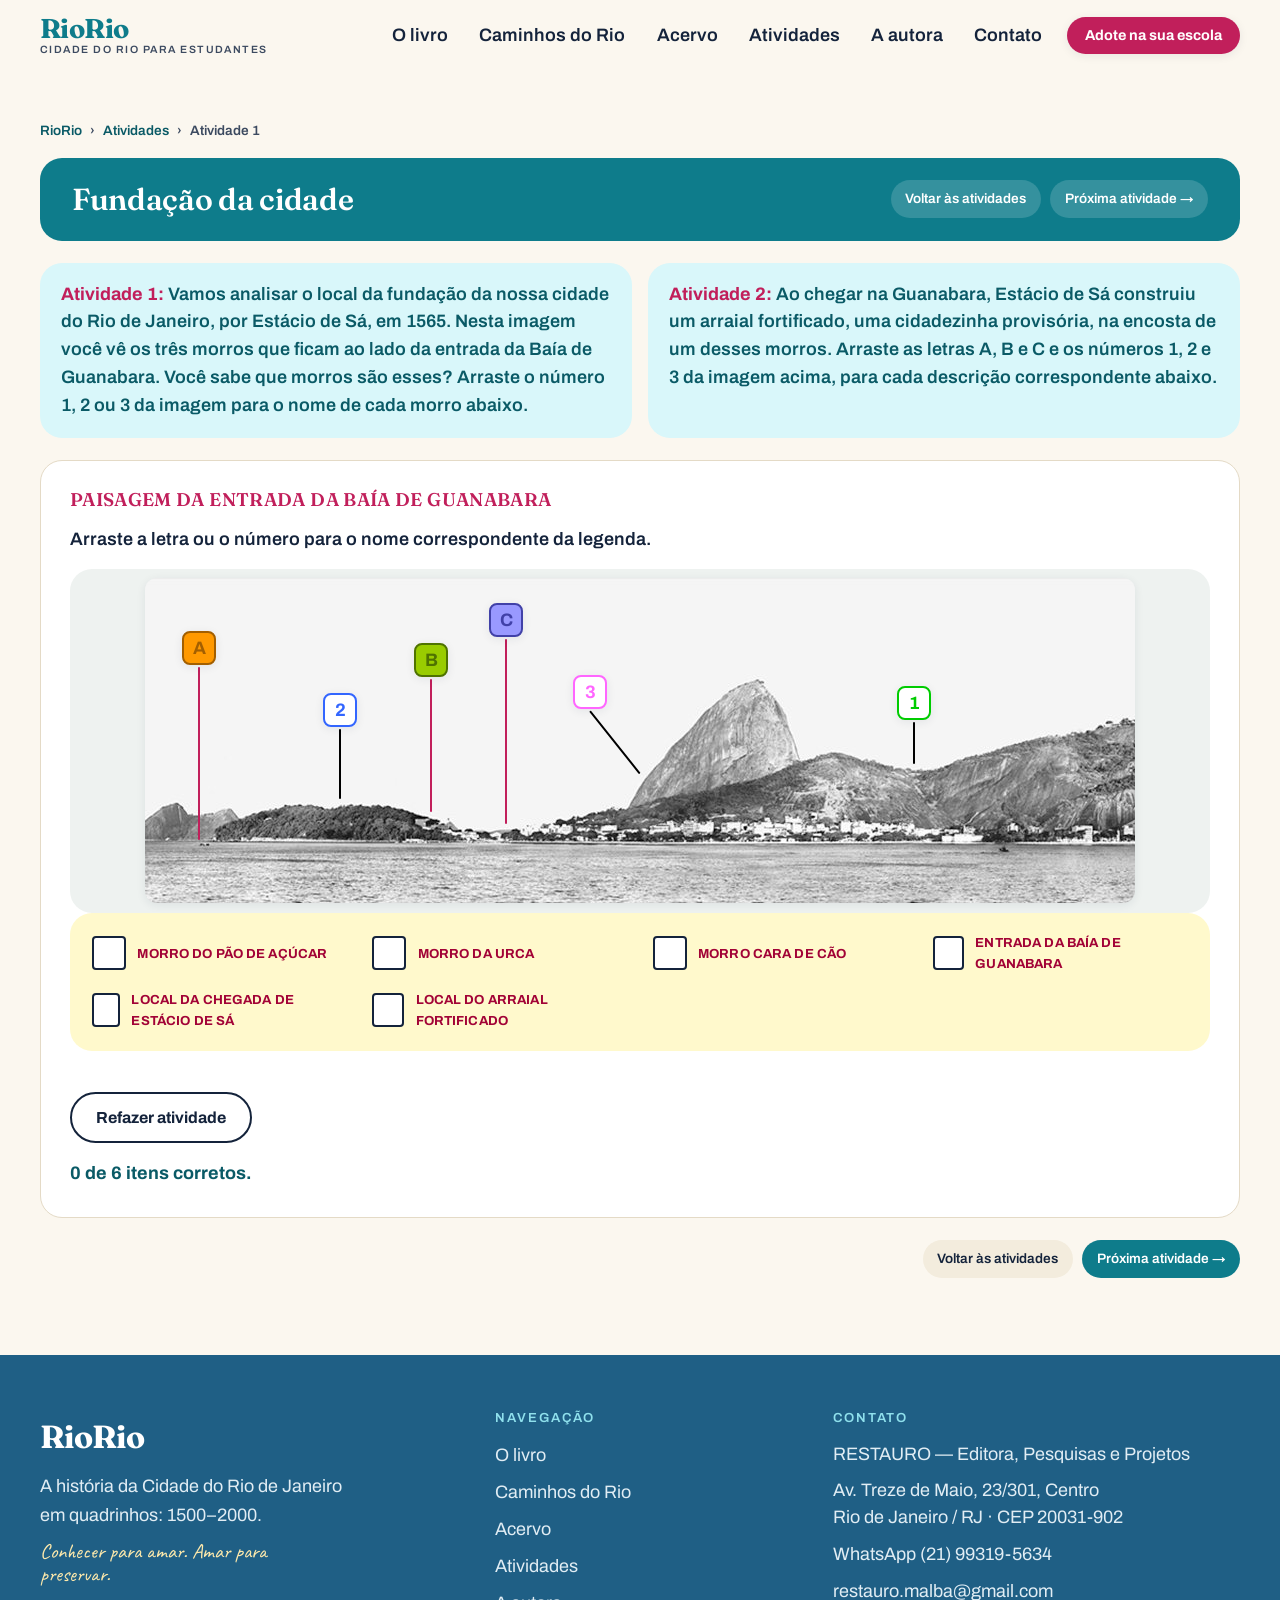
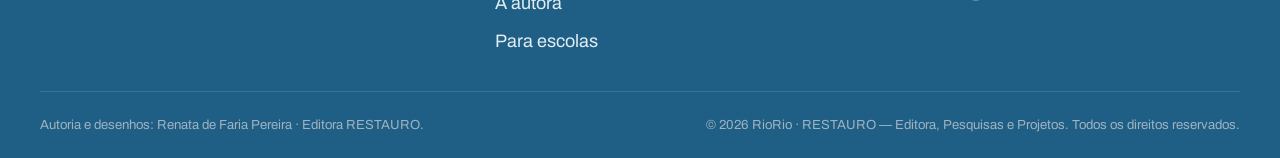
==== commit 29352dec: "Revisão 21/10 da autora: ordem das seções, textos, atividades sem subtítulo, ampliação maior, anfitr" ====
--- a/atividade-1.html
+++ b/atividade-1.html
@@ -13,8 +13,8 @@
   <link rel="preconnect" href="https://fonts.googleapis.com" />
   <link rel="preconnect" href="https://fonts.gstatic.com" crossorigin />
   <link rel="stylesheet" href="https://fonts.googleapis.com/css2?family=Fraunces:ital,opsz,wght@0,9..144,400;0,9..144,600;0,9..144,700;1,9..144,500&family=Archivo:wght@400;500;600;700&family=Caveat:wght@600;700&display=swap" />
-  <link rel="stylesheet" href="assets/css/styles.css?v=21" />
-  <link rel="stylesheet" href="assets/css/atividades.css?v=21" />
+  <link rel="stylesheet" href="assets/css/styles.css?v=23" />
+  <link rel="stylesheet" href="assets/css/atividades.css?v=23" />
 </head>
 <body>
   <a class="skip-link" href="#conteudo">Pular para o conteúdo</a>
@@ -40,9 +40,9 @@
         </button>
         <ul class="nav__menu" id="nav-menu" data-nav-menu>
           <li><a href="index.html#livro-imagem">O livro</a></li>
+          <li><a href="index.html#caminhos">Caminhos do Rio</a></li>
+          <li><a href="index.html#memorias">Acervo</a></li>
           <li><a href="index.html#atividades">Atividades</a></li>
-          <li><a href="index.html#caminhos">Caminhos do Rio</a></li>
-          <li><a href="index.html#acervo">Acervo</a></li>
           <li><a href="index.html#autora">A autora</a></li>
           <li><a href="index.html#contato">Contato</a></li>
           <li class="nav__cta-item"><a class="btn btn--pink btn--sm" href="index.html#escolas">Adote na sua escola</a></li>
@@ -62,7 +62,6 @@
 
         <div class="ativ-hero">
           <div>
-            <p class="ativ-hero__kicker">Resumo da história do Rio · Atividade 1</p>
             <h1 class="ativ-hero__title">Fundação da cidade</h1>
           </div>
           <nav class="ativ-nav" aria-label="Navegação entre atividades">
@@ -77,7 +76,7 @@
         </div>
 
         <div class="ativ-panel" data-drag-activity>
-          <h2>A paisagem da entrada da Baía de Guanabara</h2>
+          <h2>Paisagem da entrada da Baía de Guanabara</h2>
           <p class="ativ-instruction">Arraste a letra ou o número para o nome correspondente da legenda.</p>
           <div class="ativ-stage-scroll" data-fit>
             <div class="ativ-stage" data-fit-w="990" data-fit-h="325" style="width:990px;height:325px;background-image:url('assets/images/atividades/fundacao-da-cidade-do-rio-de-janeiro.jpg')">
@@ -133,9 +132,9 @@
         <h2>Navegação</h2>
         <ul>
           <li><a href="index.html#livro-imagem">O livro</a></li>
+          <li><a href="index.html#caminhos">Caminhos do Rio</a></li>
+          <li><a href="index.html#memorias">Acervo</a></li>
           <li><a href="index.html#atividades">Atividades</a></li>
-          <li><a href="index.html#caminhos">Caminhos do Rio</a></li>
-          <li><a href="index.html#acervo">Acervo</a></li>
           <li><a href="index.html#autora">A autora</a></li>
           <li><a href="index.html#escolas">Para escolas</a></li>
         </ul>
@@ -154,7 +153,7 @@
     </div>
   </footer>
 
-  <script src="assets/js/main.js?v=21" defer></script>
-  <script src="assets/js/atividades.js?v=21" defer></script>
+  <script src="assets/js/main.js?v=23" defer></script>
+  <script src="assets/js/atividades.js?v=23" defer></script>
 </body>
 </html>
--- a/assets/css/styles.css
+++ b/assets/css/styles.css
@@ -343,7 +343,16 @@
   background-image:radial-gradient(circle at 50% 40%, rgba(22,160,178,.10), transparent 60%);
 }
 .criu-intro__frame img{ width:80%; filter:drop-shadow(0 10px 14px rgba(20,35,59,.18)); }
-.criu-intro__scribble{ position:absolute; width:5rem; height:5rem; right:8%; top:2%; }
+.criu-intro__inner{ --gap:clamp(2rem,5vw,4rem); gap:var(--gap); }
+/* linha que liga o passarinho ao título, sem encostar na palavra */
+.criu-intro__body .section-title{ position:relative; }
+.criu-intro__body .section-title::before{
+  content:""; position:absolute; right:100%; margin-right:.8rem; top:.5em; height:8px; width:calc(var(--gap) + 1.4rem);
+  background:
+    radial-gradient(circle at 4px 50%, var(--rosa) 0 3.5px, transparent 4px),
+    linear-gradient(var(--rosa), var(--rosa)) 4px 50% / calc(100% - 4px) 2px no-repeat;
+}
+@media (max-width:900px){ .criu-intro__body .section-title::before{ display:none; } }
 .quotes{ list-style:none; margin:1.6rem 0 0; padding:0; display:grid; gap:.9rem; }
 .quotes__item{
   font-family:var(--ff-display); font-style:italic; font-size:1.2rem; color:var(--tinta);
@@ -552,13 +561,13 @@
 .schools__cta{ text-align:center; margin-top:clamp(2rem,4vw,3rem); }
 
 /* ---------- 14. ENCERRAMENTO ---------- */
-.closing{ background:var(--tinta); color:#fff; text-align:center; overflow:hidden; }
+.closing{ background:#dcedfa; color:var(--tinta); text-align:center; overflow:hidden; }
 .closing__inner{ display:grid; justify-items:center; gap:1.5rem; }
 .closing__criu{ margin:0; width:clamp(7rem,16vw,10rem); }
-.closing__criu img{ filter:drop-shadow(0 12px 18px rgba(0,0,0,.35)); }
+.closing__criu img{ filter:drop-shadow(0 10px 14px rgba(20,35,59,.22)); }
 .closing__quote{
   font-family:var(--ff-display); font-style:italic; font-weight:600;
-  font-size:clamp(1.8rem,1.2rem + 3.4vw,3.4rem); color:#fff; margin:0; line-height:1.12; max-width:20ch;
+  font-size:clamp(1.8rem,1.2rem + 3.4vw,3.4rem); color:var(--tinta); margin:0; line-height:1.12; max-width:20ch;
 }
 .closing__actions{ display:flex; flex-wrap:wrap; gap:.9rem; justify-content:center; }
 
@@ -794,3 +803,13 @@
 .lightbox__dialog{ max-height:88vh; max-height:calc(100dvh - 1.5rem); margin:auto; }
 .lightbox__img{ max-height:74vh; max-height:calc(100dvh - 9rem); touch-action:none; transform-origin:center center; user-select:none; -webkit-user-drag:none; }
 .lightbox__img.is-zoomed{ cursor:grab; }
+
+/* ===== revisão 21/10 ===== */
+.atv-redirect{ display:block; text-align:center; }
+.atv-redirect__text{ max-width:none; }
+.atv-series__title--2{ margin-top:1.6rem; }
+.caminhos__media > .caminhos__subtitle, .caminhos__media > .caminhos__subtext{ text-align:center; margin-left:auto; margin-right:auto; }
+/* foto ampliada maior (gravuras e demais imagens) */
+.lightbox{ padding:clamp(.5rem,1.5vw,1.25rem); }
+.lightbox__dialog{ max-width:min(98vw,1800px); }
+.lightbox__img{ max-height:calc(100vh - 8rem); max-height:calc(100dvh - 8rem); }
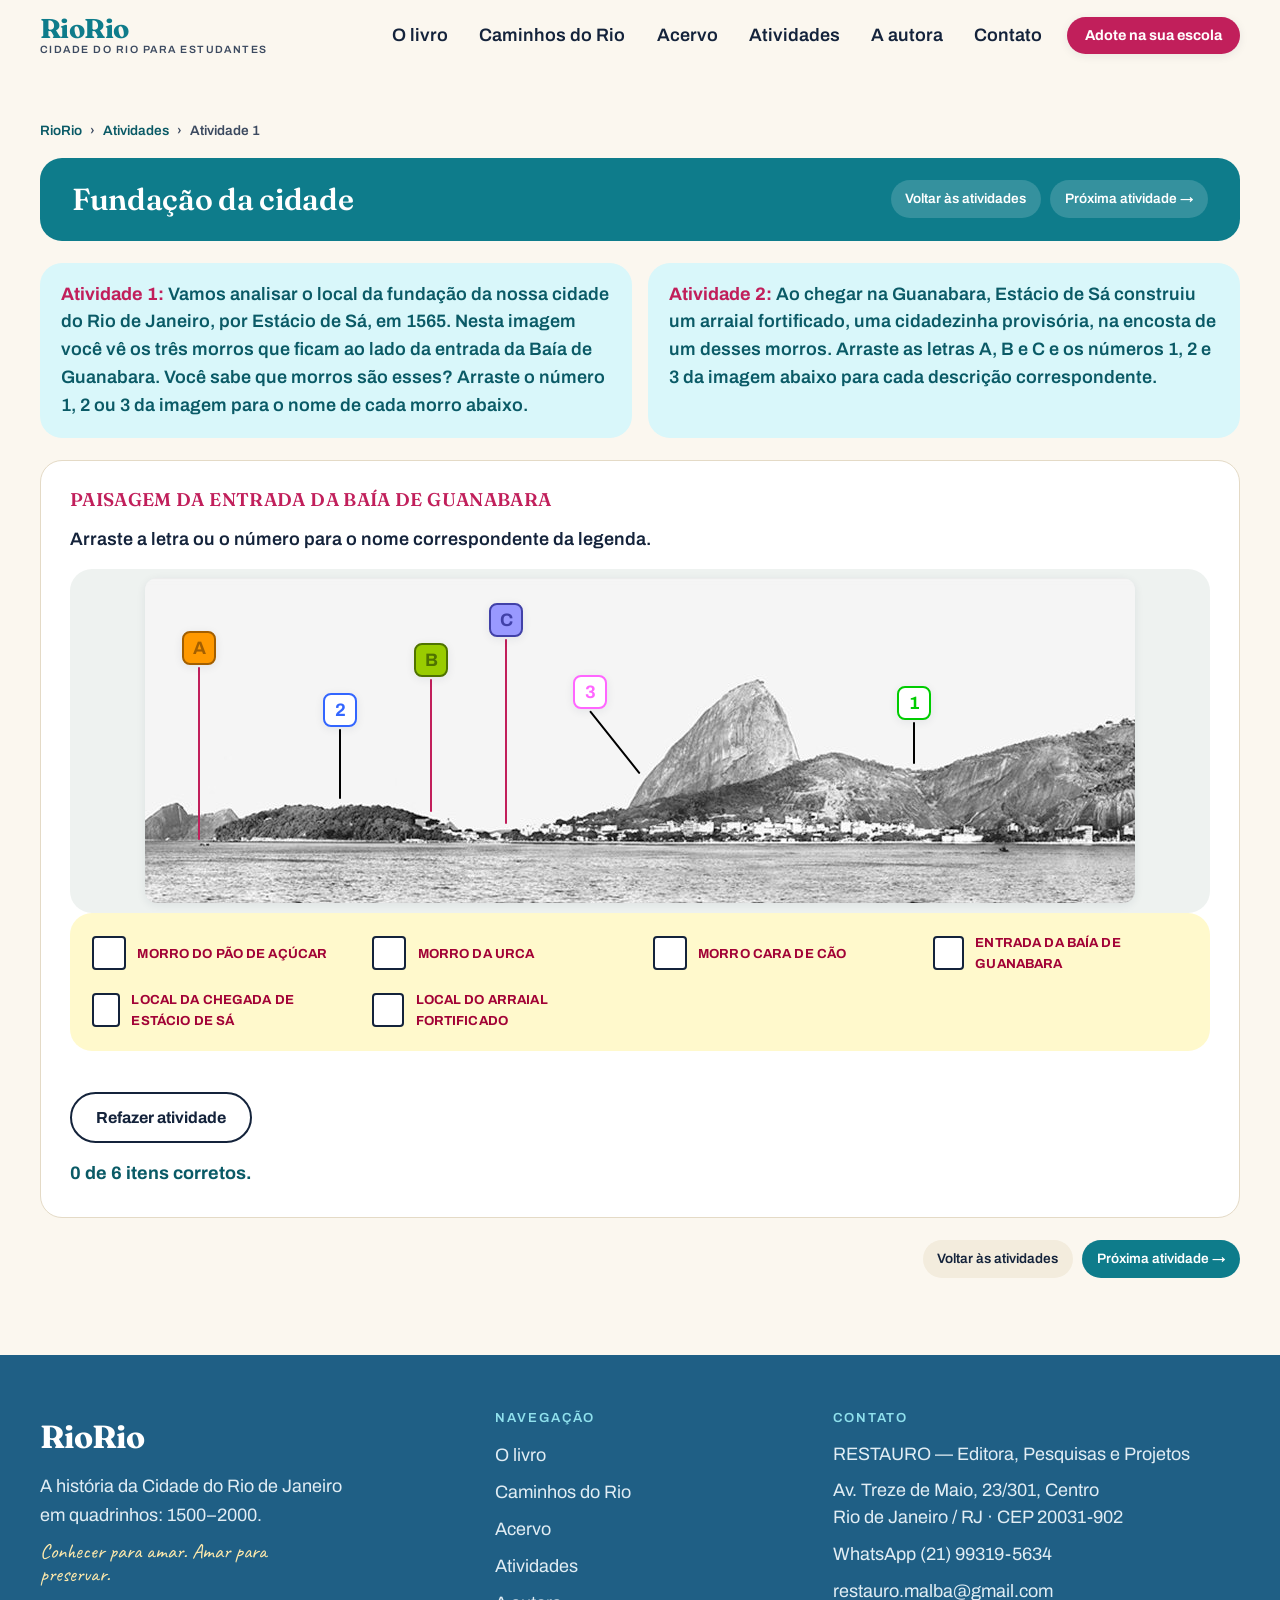
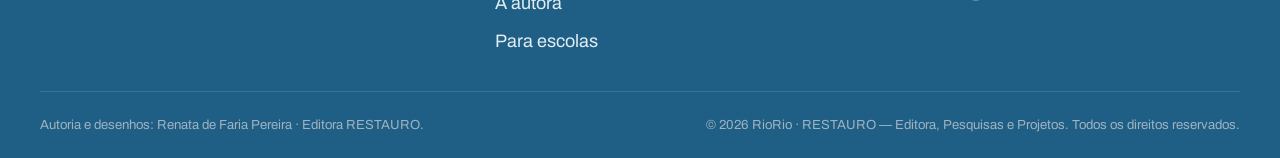
==== commit 17d8e9a4: "Correções da reunião de 22/10: vírgulas do manifesto, capítulo 1, textos e fotos da seção de escolas" ====
--- a/atividade-1.html
+++ b/atividade-1.html
@@ -13,8 +13,8 @@
   <link rel="preconnect" href="https://fonts.googleapis.com" />
   <link rel="preconnect" href="https://fonts.gstatic.com" crossorigin />
   <link rel="stylesheet" href="https://fonts.googleapis.com/css2?family=Fraunces:ital,opsz,wght@0,9..144,400;0,9..144,600;0,9..144,700;1,9..144,500&family=Archivo:wght@400;500;600;700&family=Caveat:wght@600;700&display=swap" />
-  <link rel="stylesheet" href="assets/css/styles.css?v=23" />
-  <link rel="stylesheet" href="assets/css/atividades.css?v=23" />
+  <link rel="stylesheet" href="assets/css/styles.css?v=25" />
+  <link rel="stylesheet" href="assets/css/atividades.css?v=25" />
 </head>
 <body>
   <a class="skip-link" href="#conteudo">Pular para o conteúdo</a>
@@ -39,7 +39,7 @@
           <span class="nav__toggle-label">Menu</span>
         </button>
         <ul class="nav__menu" id="nav-menu" data-nav-menu>
-          <li><a href="index.html#livro-imagem">O livro</a></li>
+          <li><a href="index.html#topo">O livro</a></li>
           <li><a href="index.html#caminhos">Caminhos do Rio</a></li>
           <li><a href="index.html#memorias">Acervo</a></li>
           <li><a href="index.html#atividades">Atividades</a></li>
@@ -72,7 +72,7 @@
 
         <div class="ativ-intro">
           <p><strong>Atividade 1:</strong> Vamos analisar o local da fundação da nossa cidade do Rio de Janeiro, por Estácio de Sá, em 1565. Nesta imagem você vê os três morros que ficam ao lado da entrada da Baía de Guanabara. Você sabe que morros são esses? Arraste o número 1, 2 ou 3 da imagem para o nome de cada morro abaixo.</p>
-          <p><strong>Atividade 2:</strong> Ao chegar na Guanabara, Estácio de Sá construiu um arraial fortificado, uma cidadezinha provisória, na encosta de um desses morros. Arraste as letras A, B e C e os números 1, 2 e 3 da imagem acima, para cada descrição correspondente abaixo.</p>
+          <p><strong>Atividade 2:</strong> Ao chegar na Guanabara, Estácio de Sá construiu um arraial fortificado, uma cidadezinha provisória, na encosta de um desses morros. Arraste as letras A, B e C e os números 1, 2 e 3 da imagem abaixo para cada descrição correspondente.</p>
         </div>
 
         <div class="ativ-panel" data-drag-activity>
@@ -131,7 +131,7 @@
       <nav class="site-footer__nav" aria-label="Rodapé">
         <h2>Navegação</h2>
         <ul>
-          <li><a href="index.html#livro-imagem">O livro</a></li>
+          <li><a href="index.html#topo">O livro</a></li>
           <li><a href="index.html#caminhos">Caminhos do Rio</a></li>
           <li><a href="index.html#memorias">Acervo</a></li>
           <li><a href="index.html#atividades">Atividades</a></li>
@@ -153,7 +153,7 @@
     </div>
   </footer>
 
-  <script src="assets/js/main.js?v=23" defer></script>
-  <script src="assets/js/atividades.js?v=23" defer></script>
+  <script src="assets/js/main.js?v=25" defer></script>
+  <script src="assets/js/atividades.js?v=25" defer></script>
 </body>
 </html>
--- a/assets/css/styles.css
+++ b/assets/css/styles.css
@@ -347,10 +347,8 @@
 /* linha que liga o passarinho ao título, sem encostar na palavra */
 .criu-intro__body .section-title{ position:relative; }
 .criu-intro__body .section-title::before{
-  content:""; position:absolute; right:100%; margin-right:.8rem; top:.5em; height:8px; width:calc(var(--gap) + 1.4rem);
-  background:
-    radial-gradient(circle at 4px 50%, var(--rosa) 0 3.5px, transparent 4px),
-    linear-gradient(var(--rosa), var(--rosa)) 4px 50% / calc(100% - 4px) 2px no-repeat;
+  content:""; position:absolute; right:100%; margin-right:.55rem; top:.1em; height:1.5rem; width:calc(var(--gap) + 1.4rem);
+  background:url("data:image/svg+xml,%3Csvg xmlns='http://www.w3.org/2000/svg' viewBox='0 0 100 30'%3E%3Cpath d='M5 25 L90 9' stroke='%23C11F5B' stroke-width='2.2' stroke-linecap='round' fill='none'/%3E%3Ccircle cx='4' cy='25' r='2.3' fill='%23C11F5B'/%3E%3Cpath d='M83.3 5.1 L94 7.6 L85.1 13.9' stroke='%23C11F5B' stroke-width='2.2' stroke-linecap='round' stroke-linejoin='round' fill='none'/%3E%3C/svg%3E") no-repeat right center / 100% 100%;
 }
 @media (max-width:900px){ .criu-intro__body .section-title::before{ display:none; } }
 .quotes{ list-style:none; margin:1.6rem 0 0; padding:0; display:grid; gap:.9rem; }
@@ -561,7 +559,7 @@
 .schools__cta{ text-align:center; margin-top:clamp(2rem,4vw,3rem); }
 
 /* ---------- 14. ENCERRAMENTO ---------- */
-.closing{ background:#dcedfa; color:var(--tinta); text-align:center; overflow:hidden; }
+.closing{ background:#c4e5f9; color:var(--tinta); text-align:center; overflow:hidden; }
 .closing__inner{ display:grid; justify-items:center; gap:1.5rem; }
 .closing__criu{ margin:0; width:clamp(7rem,16vw,10rem); }
 .closing__criu img{ filter:drop-shadow(0 10px 14px rgba(20,35,59,.22)); }
@@ -813,3 +811,36 @@
 .lightbox{ padding:clamp(.5rem,1.5vw,1.25rem); }
 .lightbox__dialog{ max-width:min(98vw,1800px); }
 .lightbox__img{ max-height:calc(100vh - 8rem); max-height:calc(100dvh - 8rem); }
+
+/* ===== revisão 22/10: espaçamentos, zoom nos quadrinhos ===== */
+.timeline{ padding-bottom:clamp(1.5rem,3vw,2.5rem); }
+.criu-intro{ padding-top:clamp(1.5rem,3vw,2.5rem); }
+.manifesto, .linkout, .closing{ padding-block:clamp(2.4rem,5vw,3.6rem); }
+.tl__fig .tl__zoom{
+  display:block; position:relative; overflow:hidden; border:0; border-radius:12px; background:none; box-shadow:var(--shadow-sm);
+  transform:none; cursor:zoom-in;
+}
+.tl__fig .tl__zoom:hover{ transform:none; }
+.tl__fig .tl__zoom img{ box-shadow:none; border-radius:0; transition:transform .25s var(--ease); transform-origin:var(--zx,50%) var(--zy,50%); }
+@media (hover:hover){ .tl__fig .tl__zoom:hover img{ transform:scale(2); } }
+
+/* ===== reunião 22/10 ===== */
+.caminhos__offer a{
+  background:var(--escuro-2); border:1px solid rgba(255,255,255,.14); color:#dce8ef; text-decoration:none;
+  padding:.5rem 1rem; border-radius:999px; font-weight:600; font-size:.9rem; transition:background .2s, border-color .2s, transform .2s;
+}
+.caminhos__offer a:hover, .caminhos__offer a:focus-visible{ background:var(--ciano); border-color:var(--amarelo); color:#fff; transform:translateY(-2px); }
+.scard{ scroll-margin-top:110px; }
+.scard:target{ outline:3px solid var(--amarelo); outline-offset:4px; }
+.caminhos__routes-title{
+  font-family:var(--ff-display); font-weight:600; font-size:clamp(1.8rem,1.2rem + 2.2vw,2.8rem); color:#fff;
+  text-align:center; margin:0 0 1.4rem; scroll-margin-top:100px;
+}
+.caminhos__media > .caminhos__subtitle{ font-size:clamp(1.8rem,1.2rem + 2.2vw,2.8rem); font-weight:600; }
+.schools__photos{ max-width:78rem; gap:1rem; }
+.schools__photos .gallery__link{
+  display:block; border:0; padding:0; background:none; box-shadow:none; border-radius:12px; transform:none; cursor:zoom-in;
+}
+.schools__photos .gallery__link:hover{ transform:none; box-shadow:none; }
+.schools__photos .gallery__link img{ transition:transform .2s var(--ease); }
+.schools__photos .gallery__link:hover img{ transform:scale(1.02) rotate(0); }
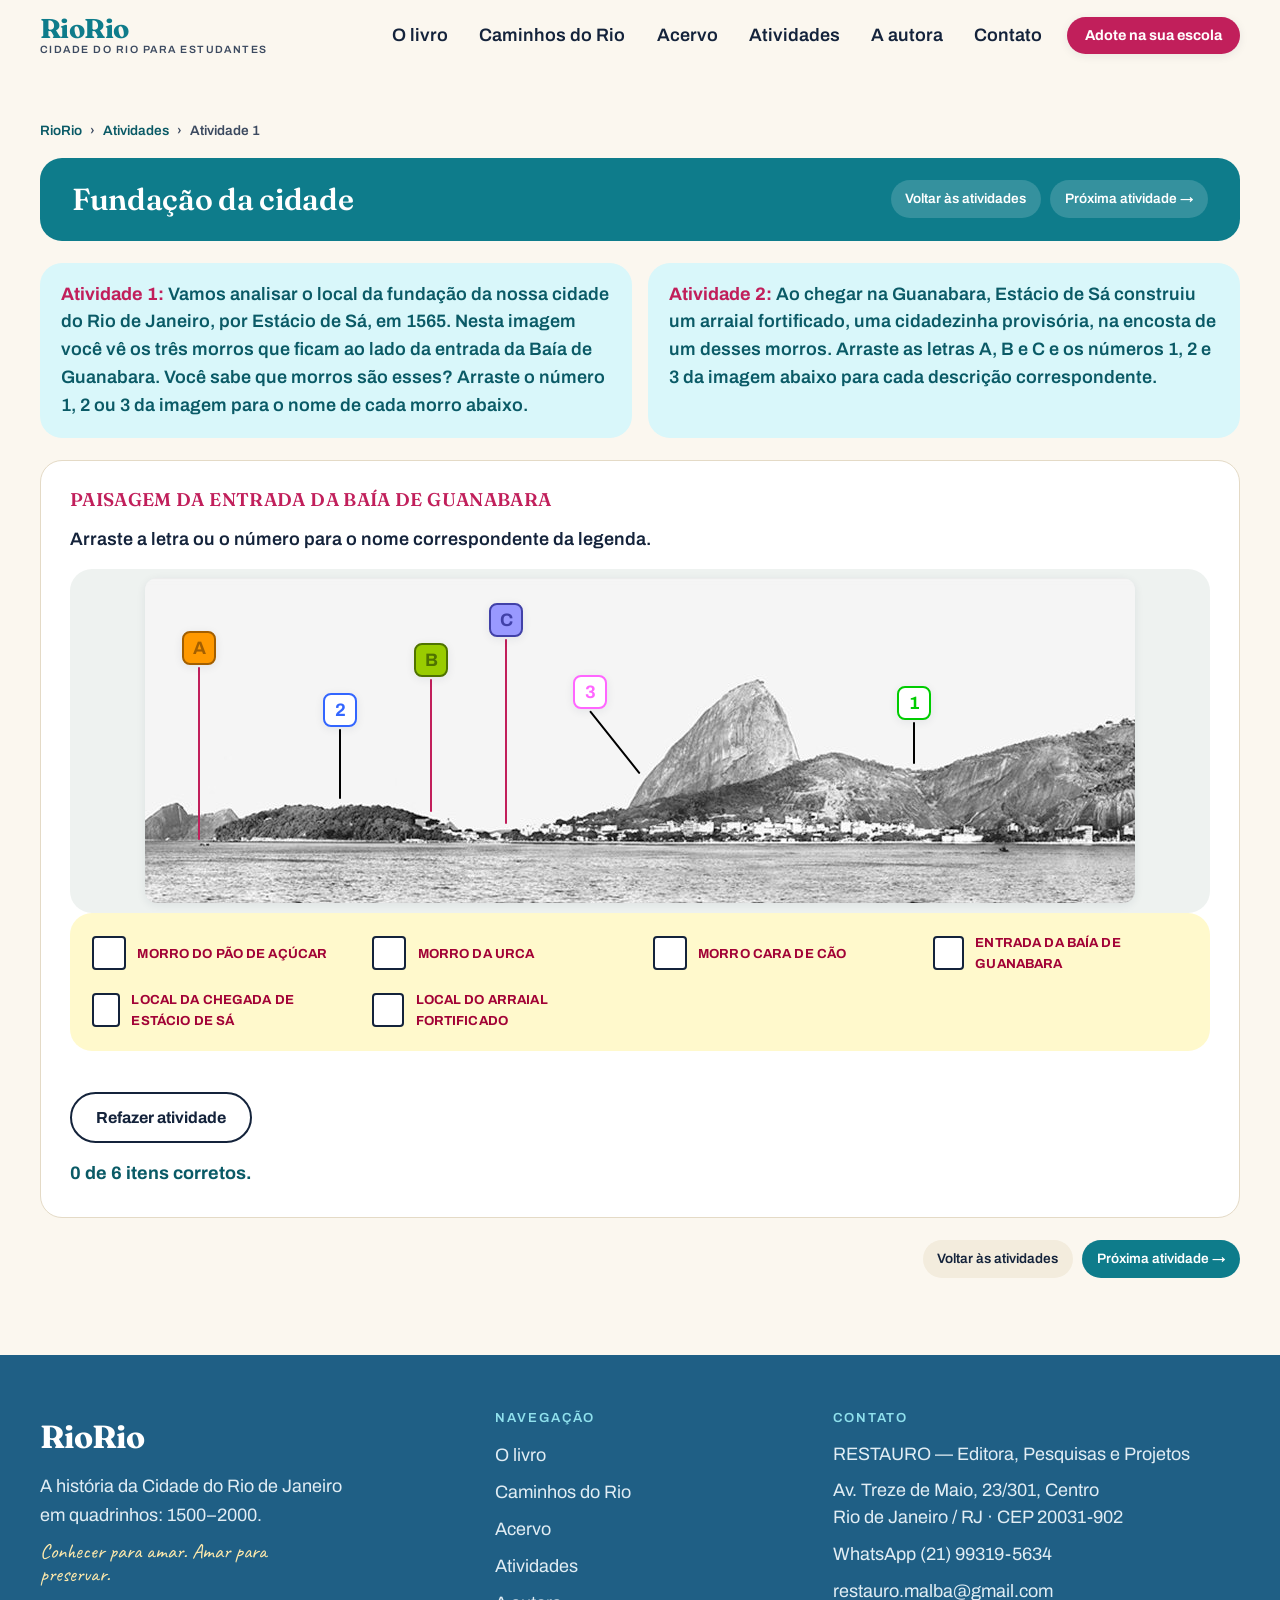
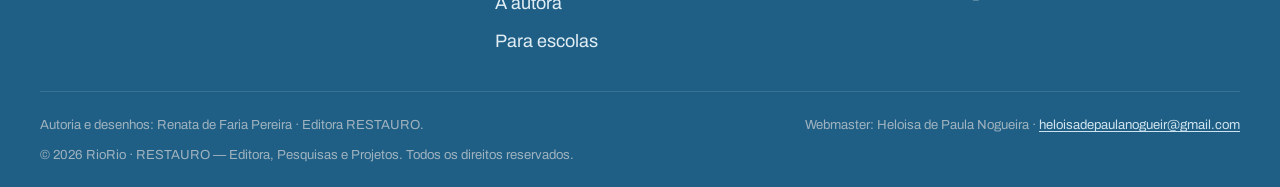
==== commit 46c92f44: "Rodapé: crédito e e-mail do webmaster (Heloisa de Paula Nogueira) em todas as páginas Co-Authored-By" ====
--- a/atividade-1.html
+++ b/atividade-1.html
@@ -13,8 +13,8 @@
   <link rel="preconnect" href="https://fonts.googleapis.com" />
   <link rel="preconnect" href="https://fonts.gstatic.com" crossorigin />
   <link rel="stylesheet" href="https://fonts.googleapis.com/css2?family=Fraunces:ital,opsz,wght@0,9..144,400;0,9..144,600;0,9..144,700;1,9..144,500&family=Archivo:wght@400;500;600;700&family=Caveat:wght@600;700&display=swap" />
-  <link rel="stylesheet" href="assets/css/styles.css?v=25" />
-  <link rel="stylesheet" href="assets/css/atividades.css?v=25" />
+  <link rel="stylesheet" href="assets/css/styles.css?v=30" />
+  <link rel="stylesheet" href="assets/css/atividades.css?v=30" />
 </head>
 <body>
   <a class="skip-link" href="#conteudo">Pular para o conteúdo</a>
@@ -39,7 +39,7 @@
           <span class="nav__toggle-label">Menu</span>
         </button>
         <ul class="nav__menu" id="nav-menu" data-nav-menu>
-          <li><a href="index.html#topo">O livro</a></li>
+          <li><a href="index.html#inicio">O livro</a></li>
           <li><a href="index.html#caminhos">Caminhos do Rio</a></li>
           <li><a href="index.html#memorias">Acervo</a></li>
           <li><a href="index.html#atividades">Atividades</a></li>
@@ -131,7 +131,7 @@
       <nav class="site-footer__nav" aria-label="Rodapé">
         <h2>Navegação</h2>
         <ul>
-          <li><a href="index.html#topo">O livro</a></li>
+          <li><a href="index.html#inicio">O livro</a></li>
           <li><a href="index.html#caminhos">Caminhos do Rio</a></li>
           <li><a href="index.html#memorias">Acervo</a></li>
           <li><a href="index.html#atividades">Atividades</a></li>
@@ -149,11 +149,12 @@
     </div>
     <div class="wrap site-footer__base">
       <p>Autoria e desenhos: Renata de Faria Pereira · Editora RESTAURO.</p>
+      <p>Webmaster: Heloisa de Paula Nogueira · <a href="mailto:heloisadepaulanogueir@gmail.com">heloisadepaulanogueir@gmail.com</a></p>
       <p>© <span data-year>2026</span> RioRio · RESTAURO — Editora, Pesquisas e Projetos. Todos os direitos reservados.</p>
     </div>
   </footer>
 
-  <script src="assets/js/main.js?v=25" defer></script>
-  <script src="assets/js/atividades.js?v=25" defer></script>
+  <script src="assets/js/main.js?v=30" defer></script>
+  <script src="assets/js/atividades.js?v=30" defer></script>
 </body>
 </html>
--- a/assets/css/styles.css
+++ b/assets/css/styles.css
@@ -322,13 +322,13 @@
   font-family:var(--ff-display); font-weight:700; font-size:1.15rem; box-shadow:var(--shadow-sm); z-index:1;
 }
 .tl__card{
-  display:grid; grid-template-columns:150px 1fr; gap:1.4rem; align-items:center;
+  display:grid; grid-template-columns:minmax(210px,32%) 1fr; gap:1.6rem; align-items:center;
   background:#fff; border:1px solid var(--linha); border-radius:var(--radius-lg);
   padding:1rem 1.4rem 1rem 1rem; box-shadow:var(--shadow-sm); transition:box-shadow .2s, transform .2s;
 }
 .tl__card:hover{ box-shadow:var(--shadow-md); }
 .tl__fig{ margin:0; }
-.tl__fig img{ width:100%; aspect-ratio:3/4; object-fit:cover; border-radius:12px; background:var(--papel-2); box-shadow:var(--shadow-sm); }
+.tl__fig img{ width:100%; aspect-ratio:1801/2553; object-fit:contain; border-radius:10px; background:#fff; box-shadow:var(--shadow-sm); }
 .tl__years{ font-weight:700; color:var(--rosa); letter-spacing:.04em; margin:0 0 .2rem; font-size:.92rem; }
 .tl__name{ font-size:1.35rem; margin:0 0 .5rem; }
 .tl__text p:last-child{ margin:0; color:var(--tinta-70); }
@@ -346,11 +346,7 @@
 .criu-intro__inner{ --gap:clamp(2rem,5vw,4rem); gap:var(--gap); }
 /* linha que liga o passarinho ao título, sem encostar na palavra */
 .criu-intro__body .section-title{ position:relative; }
-.criu-intro__body .section-title::before{
-  content:""; position:absolute; right:100%; margin-right:.55rem; top:.1em; height:1.5rem; width:calc(var(--gap) + 1.4rem);
-  background:url("data:image/svg+xml,%3Csvg xmlns='http://www.w3.org/2000/svg' viewBox='0 0 100 30'%3E%3Cpath d='M5 25 L90 9' stroke='%23C11F5B' stroke-width='2.2' stroke-linecap='round' fill='none'/%3E%3Ccircle cx='4' cy='25' r='2.3' fill='%23C11F5B'/%3E%3Cpath d='M83.3 5.1 L94 7.6 L85.1 13.9' stroke='%23C11F5B' stroke-width='2.2' stroke-linecap='round' stroke-linejoin='round' fill='none'/%3E%3C/svg%3E") no-repeat right center / 100% 100%;
-}
-@media (max-width:900px){ .criu-intro__body .section-title::before{ display:none; } }
+
 .quotes{ list-style:none; margin:1.6rem 0 0; padding:0; display:grid; gap:.9rem; }
 .quotes__item{
   font-family:var(--ff-display); font-style:italic; font-size:1.2rem; color:var(--tinta);
@@ -691,7 +687,7 @@
 
 @media (max-width:900px){
   .tl__card{ grid-template-columns:1fr; }
-  .tl__fig img{ aspect-ratio:16/10; }
+  .tl__fig img{ aspect-ratio:1801/2553; max-width:320px; margin-inline:auto; }
   .tl__item{ padding-left:3.4rem; }
   .tl__line{ left:calc(1.1rem - 1px); }
   .tl__dot{ width:2.2rem; height:2.2rem; font-size:1rem; }
@@ -817,12 +813,23 @@
 .criu-intro{ padding-top:clamp(1.5rem,3vw,2.5rem); }
 .manifesto, .linkout, .closing{ padding-block:clamp(2.4rem,5vw,3.6rem); }
 .tl__fig .tl__zoom{
-  display:block; position:relative; overflow:hidden; border:0; border-radius:12px; background:none; box-shadow:var(--shadow-sm);
-  transform:none; cursor:zoom-in;
-}
-.tl__fig .tl__zoom:hover{ transform:none; }
-.tl__fig .tl__zoom img{ box-shadow:none; border-radius:0; transition:transform .25s var(--ease); transform-origin:var(--zx,50%) var(--zy,50%); }
-@media (hover:hover){ .tl__fig .tl__zoom:hover img{ transform:scale(2); } }
+  display:block; position:relative; border:0; border-radius:10px; background:none; box-shadow:none; transform:none; cursor:zoom-in;
+}
+.tl__fig .tl__zoom:hover{ transform:none; box-shadow:none; }
+.tl__fig .tl__zoom img{ display:block; box-shadow:var(--shadow-sm); }
+.tl__hint{
+  position:absolute; left:.5rem; right:.5rem; bottom:.5rem; text-align:center; padding:.3rem .5rem; border-radius:8px;
+  background:rgba(20,35,59,.86); color:#fff; font-size:.72rem; font-weight:700; letter-spacing:.02em; pointer-events:none;
+  transition:opacity .2s;
+}
+@media (hover:hover){ .tl__hint::after{ content:"Passe o mouse para ampliar"; } }
+@media (hover:none){ .tl__hint::after{ content:"Toque para ver a página inteira"; } }
+.tl__zoom:hover .tl__hint{ opacity:0; }
+.tl__lens{
+  position:absolute; z-index:5; border-radius:50%; pointer-events:none; opacity:0; transition:opacity .12s;
+  background:#fff no-repeat; border:3px solid #fff; box-shadow:0 0 0 1px rgba(20,35,59,.25), 0 10px 28px rgba(20,35,59,.35);
+}
+.tl__lens.is-on{ opacity:1; }
 
 /* ===== reunião 22/10 ===== */
 .caminhos__offer a{
@@ -844,3 +851,21 @@
 .schools__photos .gallery__link:hover{ transform:none; box-shadow:none; }
 .schools__photos .gallery__link img{ transition:transform .2s var(--ease); }
 .schools__photos .gallery__link:hover img{ transform:scale(1.02) rotate(0); }
+@media (max-width:900px){
+  .tl__fig .tl__zoom{ max-width:320px; margin-inline:auto; }
+  .tl__fig img{ max-width:none; }
+}
+
+/* ===== correções de 23/10 ===== */
+.archive, .activities{ padding-top:clamp(1.5rem,3vw,2.4rem); }
+.linkout{ padding-top:clamp(1.2rem,2.5vw,2rem); }
+.memorias, .archive, .activities{ padding-bottom:clamp(2rem,4vw,3rem); }
+.schools__offer-title{
+  font-family:var(--ff-display); font-weight:600; font-size:clamp(1.5rem,1.1rem + 1.6vw,2.1rem); color:#fff;
+  text-align:center; margin:0 0 1rem;
+}
+
+/* crédito do webmaster no rodapé */
+.site-footer__base p:last-child{ flex-basis:100%; }
+.site-footer__base a{ color:#cfe3ee; text-decoration:underline; text-underline-offset:2px; }
+.site-footer__base a:hover{ color:#fff; }
